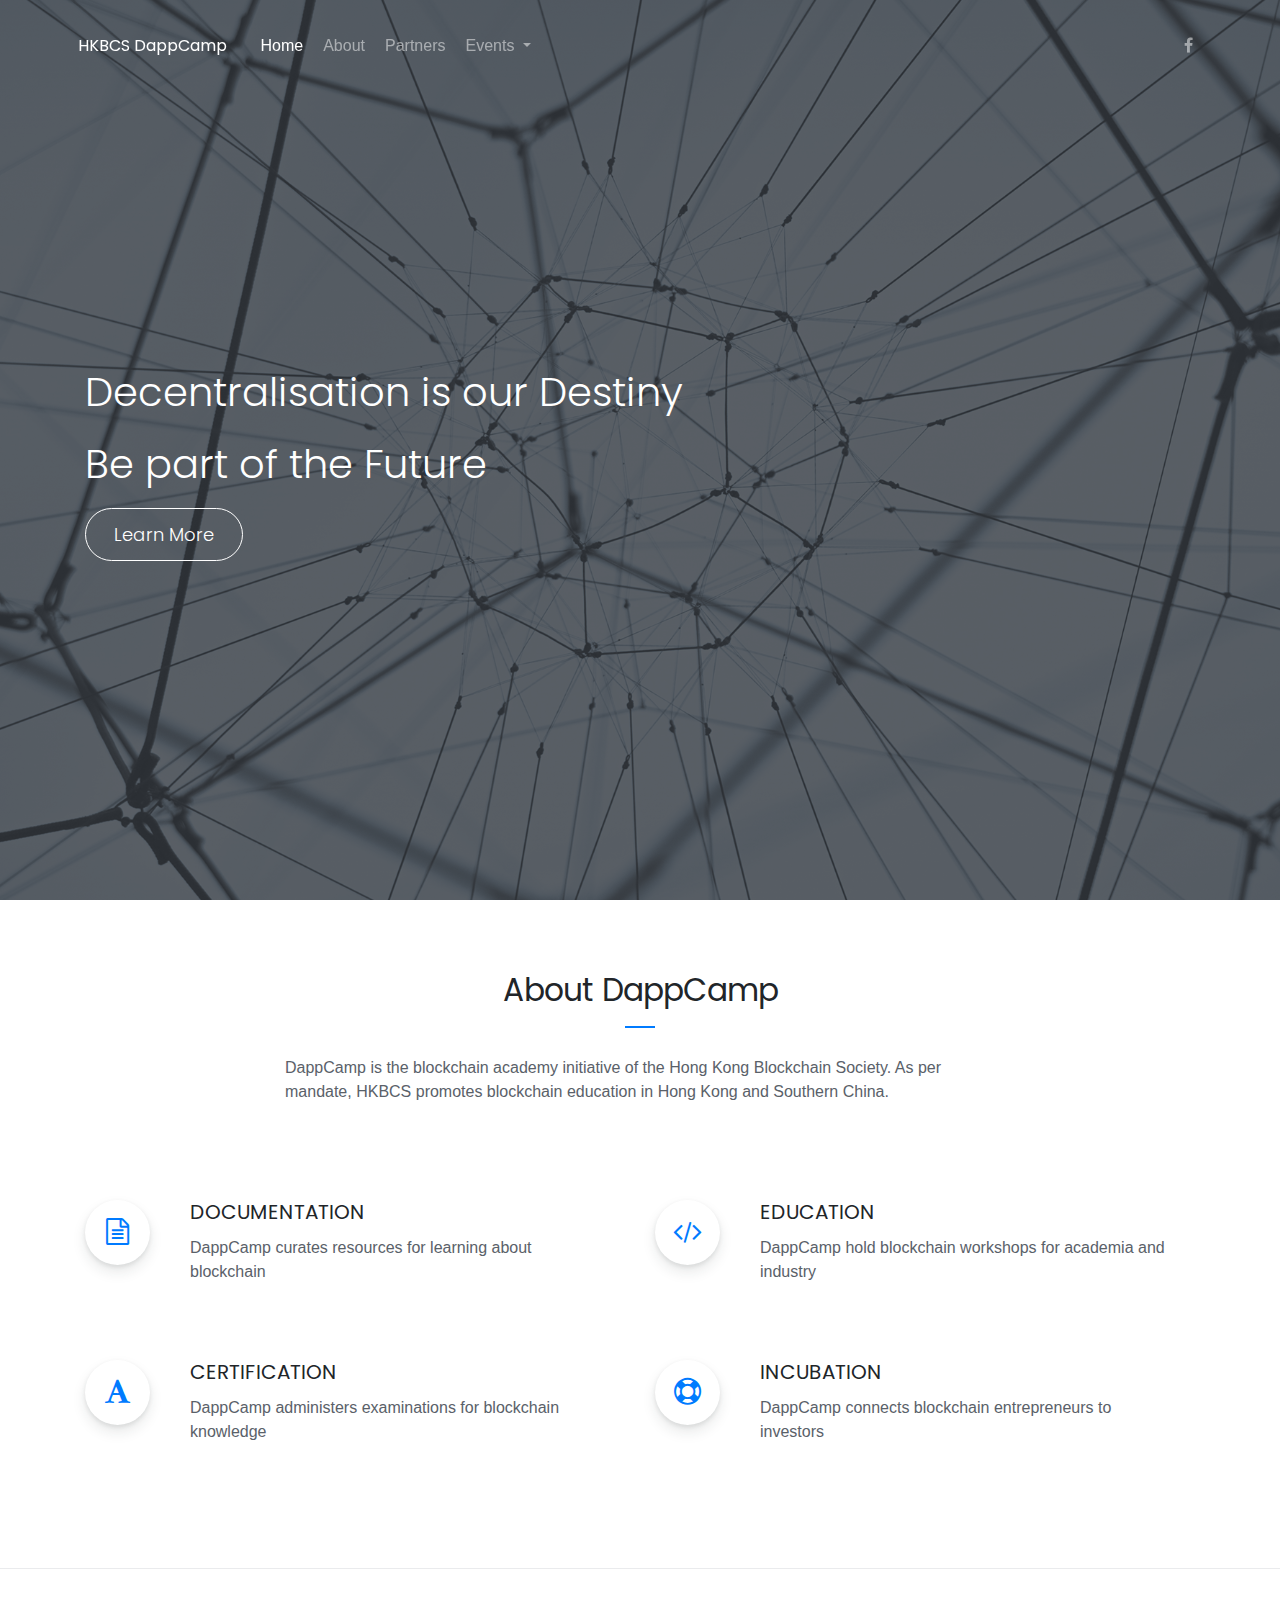
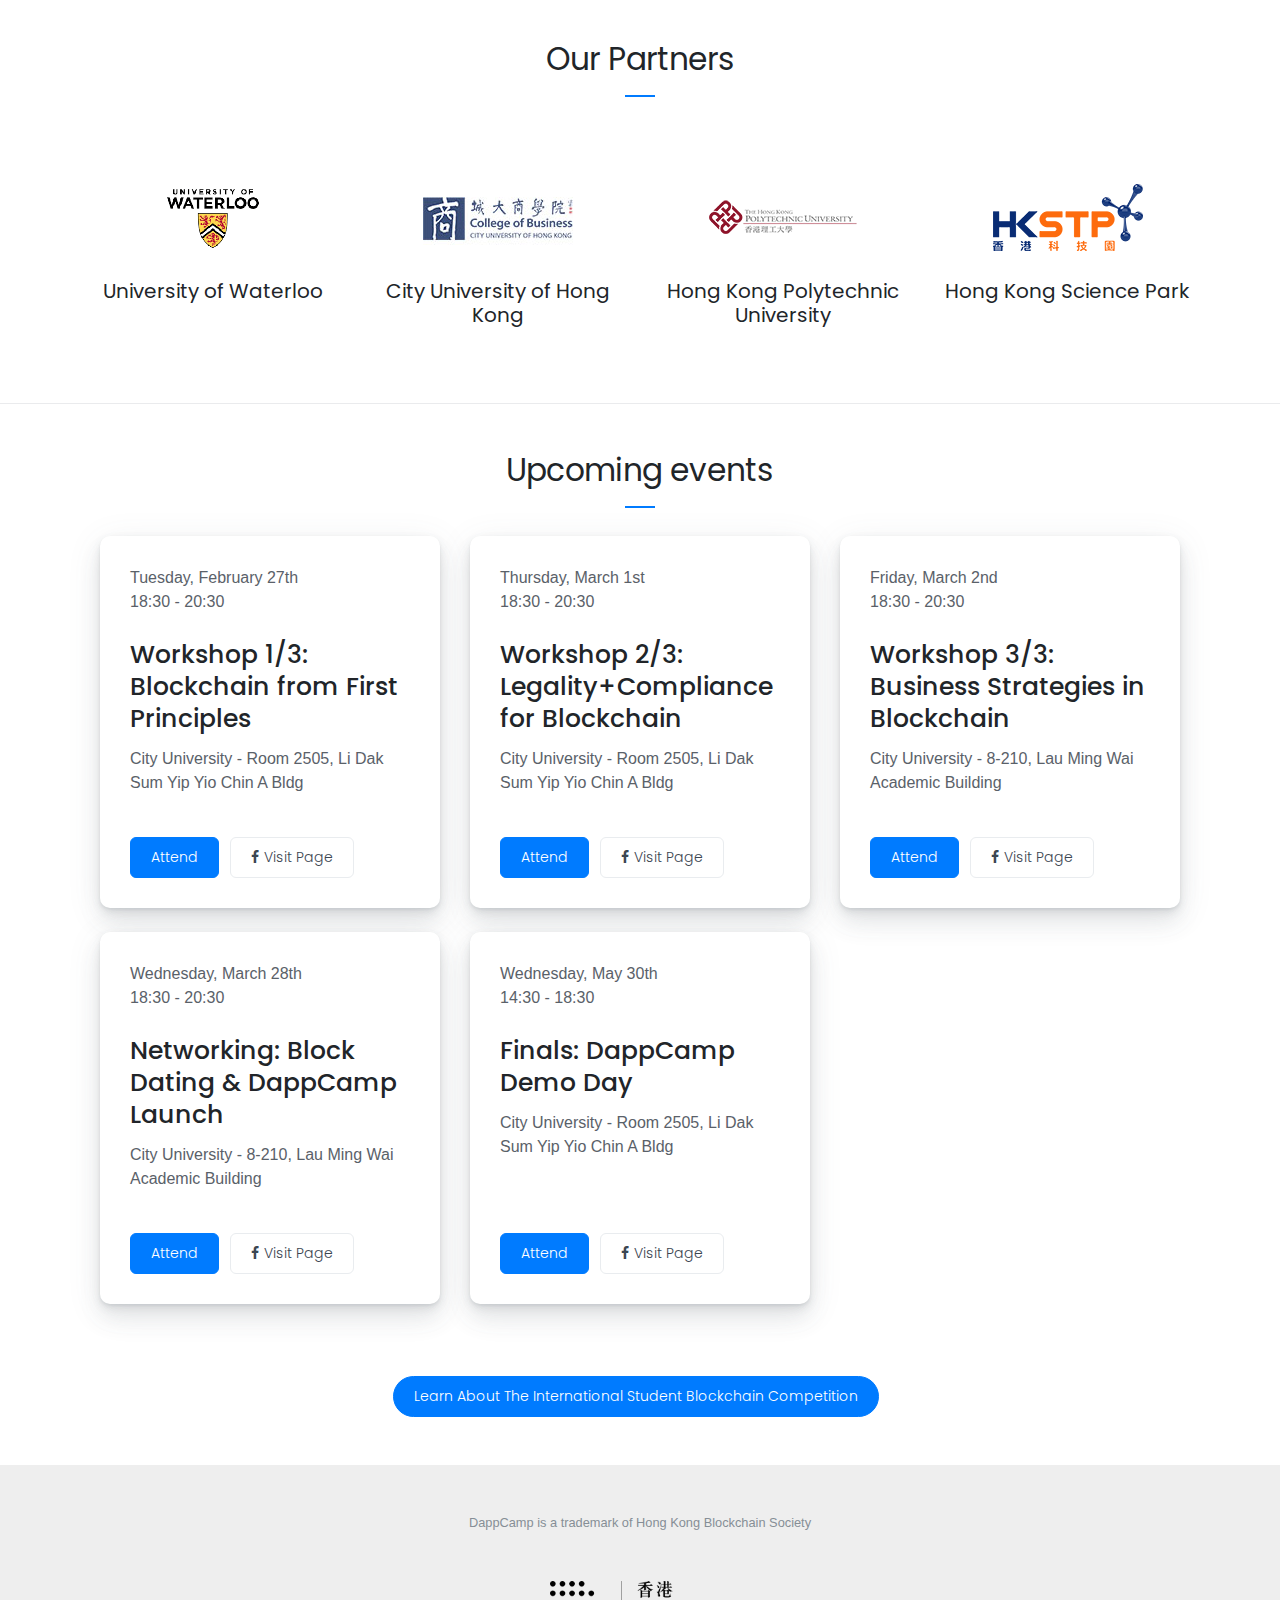
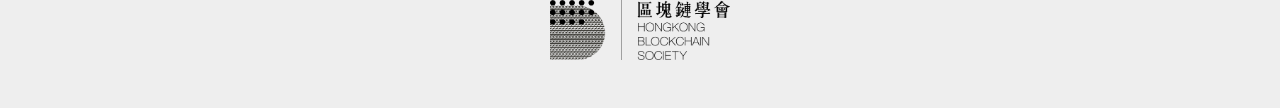
==== staging/index.html @ aa7b28d2 "first push 2018" ====
<!doctype html>
<html class="no-js" lang="en">

<head>
  <!-- Global site tag (gtag.js) - Google Analytics -->
  <script async src="https://www.googletagmanager.com/gtag/js?id=UA-176911325-1"></script>
  <script>
    window.dataLayer = window.dataLayer || [];
    function gtag() { dataLayer.push(arguments); }
    gtag('js', new Date());

    gtag('config', 'UA-176911325-1');
  </script>

  <meta charset="utf-8">
  <meta http-equiv="x-ua-compatible" content="ie=edge">
  <title>DappCamp by HKBCS</title>
  <meta name="viewport" content="width=device-width, initial-scale=1">
  <meta property="og:title" content="DappCamp | Presented by Hong Kong Blockchain Soceity" />
  <meta property="og:type" content="website" />
  <meta property="og:image" content="images/og-image.jpg" />
  <meta property="og:description"
    content="DappCamp is the blockchain academy initiative of the Hong Kong Blockchain Society. As per mandate, HKBCS promotes blockchain education in Hong Kong and Southern China." />
  <link rel="stylesheet" href="css/bootstrap.css">
  <link rel="stylesheet" href="css/font-awesome-min.css">
  <link rel="stylesheet" href="css/theme-min.css">
  <link rel="stylesheet" href="css/home-extras-min.css">
  <link rel="stylesheet" href="css/style.css">
  <link rel="shortcut icon" type="image/x-icon" href="images/favicon.ico">
  <!-- Global site tag (gtag.js) - Google Analytics -->
  <script async src="https://www.googletagmanager.com/gtag/js?id=UA-113535301-1"></script>
  <script>
    window.dataLayer = window.dataLayer || [];
    function gtag() { dataLayer.push(arguments); }
    gtag('js', new Date());

    gtag('config', 'UA-113535301-1');
  </script>

</head>

<body class="shards-landing-page--1">


  <!-- Welcome Section -->
  <div class="container navigationbar">
    <!-- Navigation -->
    <div class="bg color"></div>
    <nav class="navbar navbar-expand-lg navbar-dark pt-4 px-0">
      <a class="navbar-brand" href="index.html">
        <!-- <img src="images/agency-landing/shards-logo-white.svg" class="mr-2" alt="Shards - Agency Landing Page"> -->HKBCS
        DappCamp</a>
      <button class="navbar-toggler" type="button" data-toggle="collapse" data-target="#navbarNavDropdown"
        aria-controls="navbarNavDropdown" aria-expanded="false" aria-label="Toggle navigation">
        <span class="navbar-toggler-icon"></span>
      </button>
      <div class="collapse navbar-collapse" id="navbarNavDropdown">
        <ul class="navbar-nav">
          <li class="nav-item active">
            <a class="nav-link" href="">Home</a>
          </li>
          <li class="nav-item">
            <a class="nav-link" href="#about">About</a>
          </li>
          <li class="nav-item">
            <a class="nav-link" href="#partners">Partners</a>
          </li>
          <li class="nav-item dropdown">
            <a class="nav-link dropdown-toggle" href="" id="navbarDropdownMenuLink" data-toggle="dropdown"
              aria-haspopup="true" aria-expanded="false">
              Events
            </a>
            <div class="dropdown-menu" aria-labelledby="navbarDropdownMenuLink">
              <a class="dropdown-item" href="competition.html">International Student Blockchain Competition</a>
            </div>
          </li>
        </ul>

        <ul class="navbar-nav ml-auto">
          <li class="nav-item">
            <a class="nav-link" href="https://www.facebook.com/hkblockchainsociety/" target="_blank"><i
                class="fa fa-facebook"></i></a>
          </li>
        </ul>
      </div>
    </nav>
    <!-- / Navigation -->
  </div>
  <!-- .container -->

  <div class="welcome d-flex justify-content-center flex-column">
    <!-- Inner Wrapper -->
    <div class="inner-wrapper mt-auto mb-auto container">
      <div class="row">
        <div class="col-md-12">
          <h1 class="welcome-heading display-4 text-white">Decentralisation is our Destiny</h1>
          <h1 class="welcome-heading display-4 text-white mb-4">Be part of the Future</h1>
          <a href="#about" class="btn btn-lg btn-outline-white btn-pill align-self-center">Learn More</a>
        </div>
      </div>
    </div>
    <!-- / Inner Wrapper -->
  </div>
  <!-- / Welcome Section -->

  <!-- Our Services Section -->
  <div id="about" class="our-services section py-4">
    <h3 class="section-title text-center my-5">About DappCamp</h3>
    <div class="container mb-5">
      <div class="col-lg-8 col-md-10 ml-auto mr-auto">
        <p>DappCamp is the blockchain academy initiative of the Hong Kong Blockchain Society. As per mandate, HKBCS
          promotes blockchain education in Hong Kong and Southern China.</p>
      </div>
    </div>
    <!-- Features -->
    <div class="features py-4 mb-4">
      <div class="container">
        <div class="row">
          <div class="feature py-4 col-md-6 d-flex">
            <div class="icon text-primary mr-3"><i class="fa fa-file-text-o"></i></div>
            <div class="px-4">
              <h5>DOCUMENTATION</h5>
              <p>DappCamp curates resources for learning about blockchain</p>
            </div>
          </div>
          <div class="feature py-4 col-md-6 d-flex">
            <div class="icon text-primary mr-3"><i class="fa fa-code"></i></div>
            <div class="px-4">
              <h5>EDUCATION</h5>
              <p>DappCamp hold blockchain workshops for academia and industry</p>
            </div>
          </div>
        </div>

        <div class="row">
          <div class="feature py-4 col-md-6 d-flex">
            <div class="icon text-primary mr-3"><i class="fa fa-font"></i></div>
            <div class="px-4">
              <h5>CERTIFICATION</h5>
              <p>DappCamp administers examinations for blockchain knowledge</p>
            </div>
          </div>
          <div class="feature py-4 col-md-6 d-flex">
            <div class="icon text-primary mr-3"><i class="fa fa-support"></i></div>
            <div class="px-4">
              <h5>INCUBATION</h5>
              <p>DappCamp connects blockchain entrepreneurs to investors</p>
            </div>
          </div>
        </div>
      </div>
    </div>
    <!-- / Features -->
  </div>
  <!-- / Our Services Section -->

  <!-- Testimonials Section -->
  <div id="partners" class="section py-4">
    <h3 class="section-title text-center m-5">Our Partners</h3>
    <div class="container py-5">
      <div class="row">
        <div class="col-md-3 testimonial text-center">
          <div class="avatar mb-3 ml-auto mr-auto">
            <a href="https://uwaterloo.ca" target="_blank"><img src="images/u-of-waterloo.png" class="w-100"
                alt="University of Waterloo" /></a>
          </div>
          <h5 class="mb-1">University of Waterloo</h5>
        </div>

        <div class="col-md-3 testimonial text-center">
          <div class="avatar mb-3 ml-auto mr-auto">
            <a href="http://www.cityu.edu.hk/" target="_blank"><img src="images/city-u-of-hongkong.png" class="w-100"
                alt="City University of Hong Kong" /></a>
          </div>
          <h5 class="mb-1">City University of Hong Kong</h5>
        </div>

        <div class="col-md-3 testimonial text-center">
          <div class="avatar mb-3 ml-auto mr-auto">
            <a href="https://www.polyu.edu.hk" target="_blank"><img src="images/polyu-hk.png" class="w-100"
                alt="Polytechnic University of Hong Kong" /></a>
          </div>
          <h5 class="mb-1">Hong Kong Polytechnic University</h5>
        </div>

        <div class="col-md-3 testimonial text-center">
          <div class="avatar mb-3 ml-auto mr-auto">
            <a href="https://www.hkstp.org/en" target="_blank"><img src="images/hkstp-logo.png" class="w-100"
                alt="Hong Kong Science Park" /></a>
          </div>
          <h5 class="mb-1">Hong Kong Science Park</h5>
        </div>
      </div>
    </div>
  </div>
  <!-- / Testimonials Section -->
  <div id="cards" class="container mb-5">
    <h3 class="section-title text-center m-5">Upcoming events</h3>

    <div class="example col-md-12 ml-auto mr-auto">
      <div class="row">
        <div class="col-lg-4 col-md-6 col-sm-6 mb-4">
          <div class="card">
            <div class="card-body">
              <p class="card-text">
                Tuesday, February 27th<br>
                18:30 - 20:30
              </p>
              <h4 class="card-title" style="margin-top:0;">Workshop 1/3: Blockchain from First Principles</h4>
              <p class="card-text-desc">City University - Room 2505, Li Dak Sum Yip Yio Chin A Bldg</p>
              <a href="https://goo.gl/r6AFxD" target="_blank" class="btn btn-primary"
                style="margin-right: 10px;">Attend</a>
              <a href="https://goo.gl/Ttuy3z" target="_blank" class="btn btn-outline-light align-self-center"><i
                  class="fa fa-facebook" style="margin-right:5px;"></i>Visit Page</a>
            </div>
          </div>
        </div>

        <div class="col-lg-4 col-md-6 col-sm-6 mb-4 sm-hidden">
          <div class="card">
            <div class="card-body">
              <p class="card-text">
                Thursday, March 1st<br>
                18:30 - 20:30
              </p>
              <h4 class="card-title" style="margin-top:0;">Workshop 2/3: Legality+Compliance for Blockchain</h4>
              <p class="card-text-desc"> City University - Room 2505, Li Dak Sum Yip Yio Chin A Bldg</p>
              <a href="https://goo.gl/r6AFxD" target="_blank" class="btn btn-primary"
                style="margin-right: 10px;">Attend</a>
              <a href="https://goo.gl/npGXcg" target="_blank" class="btn btn-outline-light align-self-center"><i
                  class="fa fa-facebook" style="margin-right:5px;"></i>Visit Page</a>
            </div>
          </div>
        </div>

        <div class="col-lg-4 col-md-6 col-sm-6 mb-4 sm-hidden">
          <div class="card">
            <div class="card-body">
              <p class="card-text">
                Friday, March 2nd<br>
                18:30 - 20:30
              </p>
              <h4 class="card-title" style="margin-top:0;">Workshop 3/3: Business Strategies in Blockchain</h4>
              <p class="card-text-desc">City University - 8-210, Lau Ming Wai Academic Building</p>
              <a href="https://goo.gl/r6AFxD" target="_blank" class="btn btn-primary"
                style="margin-right: 10px;">Attend</a>
              <a href="https://goo.gl/TpgwCG" target="_blank" class="btn btn-outline-light align-self-center"><i
                  class="fa fa-facebook" style="margin-right:5px;"></i>Visit Page</a>
            </div>
          </div>
        </div>

        <div class="col-lg-4 col-md-6 col-sm-6 mb-4">
          <div class="card">
            <div class="card-body">
              <p class="card-text">
                Wednesday, March 28th<br>
                18:30 - 20:30
              </p>
              <h4 class="card-title" style="margin-top:0;">Networking: Block Dating & DappCamp Launch</h4>
              <p class="card-text-desc">City University - 8-210, Lau Ming Wai Academic Building</p>
              <a href="https://goo.gl/r6AFxD" target="_blank" class="btn btn-primary"
                style="margin-right: 10px;">Attend</a>
              <a href="https://goo.gl/4RbjZi" target="_blank" class="btn btn-outline-light align-self-center"><i
                  class="fa fa-facebook" style="margin-right:5px;"></i>Visit Page</a>
            </div>
          </div>
        </div>

        <div class="col-lg-4 col-md-6 col-sm-6 mb-4">
          <div class="card">
            <div class="card-body">
              <p class="card-text">
                Wednesday, May 30th
                <br>14:30 - 18:30
              </p>
              <h4 class="card-title" style="margin-top:0;">Finals: DappCamp Demo Day</h4>
              <p class="card-text-desc">City University - Room 2505, Li Dak Sum Yip Yio Chin A Bldg</p>
              <a href="https://goo.gl/r6AFxD" target="_blank" class="btn btn-primary"
                style="margin-right: 10px;">Attend</a>
              <a href="https://goo.gl/sKmokZ" target="_blank" class="btn btn-outline-light align-self-center"><i
                  class="fa fa-facebook" style="margin-right:5px;"></i>Visit Page</a>
            </div>
          </div>
        </div>
      </div>
      <div class="row">
        <div class="share d-table ml-auto mr-auto mt-5">
          <a href="competition.html" class="btn btn-primary btn-pill align-self-center mr-2">Learn About The
            International Student Blockchain Competition</a>
        </div>
      </div>
    </div>

  </div>
  <!-- Footer Section -->
  <footer class="main-footer py-5">
    <p class="text-muted text-center small p-0 mb-5">DappCamp is a trademark of Hong Kong Blockchain Society</p>
    <div class="product-by">
      <a href="http://www.hkbcs.org/" target="_blank">
        <img src="images/hkbcs-logo.png" alt="Hong Kong Blockchain Soceity">
      </a>
    </div>
  </footer>
  <!-- / Footer Section -->

  <!-- JavaScript Dependencies -->
  <script src="js/jquery-3.2.1.min.js"></script>
  <script src="js/popper.min.js"></script>
  <script src="js/bootstrap.min.js"></script>
  <script src="js/custom.js"></script>
</body>

</html>
---- staging/css/theme-min.css ----
@import url(https://fonts.googleapis.com/css?family=Poppins:300,400,500,600|Roboto+Mono);.blockquote,.display-1,.display-2,.display-3,.display-4,.figure-img,pre{margin-bottom:.75rem}.input-group[class*=with-addon-icon],.progress-wrapper,i.material-icons{position:relative}.noUi-tooltip,.noUi-value{white-space:nowrap;text-align:center}.input-daterange input,.noUi-tooltip,.noUi-value{text-align:center}@media (max-width:575px){html{font-size:15px}}body{font-size:1rem;font-weight:300;color:#5A6169;background-color:#fff}a{color:#007bff;text-decoration:none}a:hover{color:#0056b3;text-decoration:underline}b,strong{font-weight:500}h1,h2,h3,h4,h5,h6{margin-top:0}.h1,.h2,.h3,.h4,.h5,.h6,h1,h2,h3,h4,h5,h6{margin-bottom:.75rem;font-family:Poppins,-apple-system,BlinkMacSystemFont,"Segoe UI",Roboto,"Helvetica Neue",Arial,sans-serif;font-weight:400;color:#212529}.h1,h1{font-size:3.052rem;line-height:3rem}.h2,.h3,h2,h3{line-height:2.25rem}.h2,h2{font-size:2.441rem}.h3,h3{font-size:1.953rem}.h4,h4{font-size:1.563rem;line-height:2rem}.h5,.h6,h5,h6{line-height:1.5rem}.h5,h5{font-size:1.25rem}.h6,h6{font-size:1rem}p+.h1,p+.h2,p+.h3,p+.h4,p+.h5,p+.h6,p+h1,p+h2,p+h3,p+h4,p+h5,p+h6{margin-top:2.25rem}.lead{line-height:1.875rem}.display-1{font-size:7.451rem;line-height:1}.display-2{font-size:5.96rem;line-height:1}.display-3{font-size:4.768rem;line-height:1}.display-4{font-size:2.5rem;line-height:1}p{margin-bottom:1.75rem}hr{margin-top:1.125rem;margin-bottom:1.125rem}.mark,mark{background-color:#fff09e}.blockquote{font-size:1.5rem}.blockquote-footer{font-size:1.125rem}.img-thumbnail{padding:0;border:none;border-radius:.375rem;box-shadow:none}code,kbd{padding:.1875rem .8125rem}.figure-caption{font-size:1rem}code,kbd,pre{font-size:.75rem}code,kbd,pre,samp{font-family:"Roboto Mono",Menlo,Monaco,Consolas,"Liberation Mono","Courier New",monospace}.btn,.card-link,.nav,.navbar-brand,.pagination{font-family:Poppins,-apple-system,BlinkMacSystemFont,"Segoe UI",Roboto,"Helvetica Neue",Arial,sans-serif}kbd{border-radius:.625rem;box-shadow:none}pre{color:#212529;line-height:1.375rem}.form-control,form .col-form-label,form .col-form-legend,form label{font-size:.95rem}.table{margin-bottom:1.5rem}.table-striped tbody tr:nth-of-type(odd){background-color:#f7f8fb}.table-primary,.table-primary>td,.table-primary>th{background-color:#b8daff}.table-hover .table-primary:hover,.table-hover .table-primary:hover>td,.table-hover .table-primary:hover>th{background-color:#9fcdff}.table-secondary,.table-secondary>td,.table-secondary>th{background-color:#d1d3d5}.table-hover .table-secondary:hover,.table-hover .table-secondary:hover>td,.table-hover .table-secondary:hover>th{background-color:#c4c6c9}.table-success,.table-success>td,.table-success>th{background-color:#beefd7}.table-hover .table-success:hover,.table-hover .table-success:hover>td,.table-hover .table-success:hover>th{background-color:#aaeaca}.table-info,.table-info>td,.table-info>th{background-color:#b8ebf4}.table-hover .table-info:hover,.table-hover .table-info:hover>td,.table-hover .table-info:hover>th{background-color:#a2e5f1}.table-warning,.table-warning>td,.table-warning>th{background-color:#ffeab8}.table-hover .table-warning:hover,.table-hover .table-warning:hover>td,.table-hover .table-warning:hover>th{background-color:#ffe29f}.table-danger,.table-danger>td,.table-danger>th{background-color:#eebec8}.table-hover .table-danger:hover,.table-hover .table-danger:hover>td,.table-hover .table-danger:hover>th{background-color:#e9aab7}.table-light,.table-light>td,.table-light>th{background-color:#f9fafb}.table-hover .table-light:hover,.table-hover .table-light:hover>td,.table-hover .table-light:hover>th{background-color:#eaedf1}.table-dark,.table-dark>td,.table-dark>th{background-color:#c1c2c3}.table-hover .table-dark:hover,.table-hover .table-dark:hover>td,.table-hover .table-dark:hover>th{background-color:#b4b5b6}.form-control{padding:.664rem 1rem;line-height:1.125rem;color:#495057;border:1px solid #becad6;font-weight:300;border-radius:.375rem;transition:border-color 250ms cubic-bezier(.27,.01,.38,1.06),box-shadow 250ms cubic-bezier(.27,.01,.38,1.06)}.btn,.form-control-plaintext{line-height:1.1;font-weight:300}.form-control:hover{border-color:#8fa4b8}.form-control:focus,.form-control:focus:hover{border-color:#007bff}.form-control:focus{color:#495057;box-shadow:0 .313rem .719rem rgba(0,123,255,.1),0 .156rem .125rem rgba(0,0,0,.06)}.form-control::-webkit-input-placeholder{color:#868e96}.form-control:-ms-input-placeholder{color:#868e96}.form-control::placeholder{color:#868e96}.form-control:disabled,.form-control[readonly]{background-color:#f5f6f7}.form-control:disabled:hover,.form-control[readonly]:hover{cursor:not-allowed}.btn.hover,.btn:hover,form label:hover,select.form-control:hover{cursor:pointer}.col-form-label{padding-top:calc(.664rem - 1px * 2);padding-bottom:calc(.664rem - 1px * 2)}.col-form-label-lg{padding-top:calc(.75rem - 1px * 2);padding-bottom:calc(.75rem - 1px * 2);font-size:1rem}.col-form-label-sm{padding-top:calc(.35rem - 1px * 2);padding-bottom:calc(.35rem - 1px * 2);font-size:.875rem}.col-form-legend,.form-control-plaintext{padding-top:.664rem;padding-bottom:.664rem}.form-control-sm{padding:.35rem 1rem;font-size:.875rem;border-radius:.2rem}select.form-control-sm:not([size]):not([multiple]){height:calc(1.575rem + 2px)}.form-control-lg{padding:.75rem 1.75rem;font-size:1rem;border-radius:.5rem}select.form-control-lg:not([size]):not([multiple]){height:calc(2.5rem + 2px)}.form-check.disabled .form-check-label{color:#868e96}.form-check-label{padding-left:1.25rem}.form-check-input{margin-top:.313rem;margin-left:-1.25rem;margin-right:.313rem}.invalid-feedback{display:none;margin-top:.25rem;font-size:.875rem;color:#c4183c}.custom-control-input.is-valid~.custom-control-description,.custom-file-input.is-valid~.custom-file-control::after,.custom-select.is-valid,.form-check-input.is-valid+.form-check-label,.was-validated .custom-control-input:valid~.custom-control-description,.was-validated .custom-file-input:valid~.custom-file-control::after,.was-validated .custom-select:valid,.was-validated .form-check-input:valid+.form-check-label{color:#17c671}.custom-select.is-valid,.form-control.is-valid,.was-validated .custom-select:valid,.was-validated .form-control:valid{border-color:#17c671;box-shadow:0 5px 11.5px rgba(23,198,113,.1)}.custom-file-input:focus.is-valid~.custom-file-control,.custom-select.is-valid:focus,.form-control.is-valid:focus,.was-validated .custom-file-input:focus:valid~.custom-file-control,.was-validated .custom-select:valid:focus,.was-validated .form-control:valid:focus{box-shadow:0 5px 11.5px rgba(23,198,113,.1),0 1px 1px .1rem rgba(23,198,113,.2)}.custom-select.is-valid:focus:hover,.form-control.is-valid:focus:hover,.was-validated .custom-select:valid:focus:hover,.was-validated .form-control:valid:focus:hover{border-color:#17c671}.custom-control-input.is-valid~.custom-control-indicator,.was-validated .custom-control-input:valid~.custom-control-indicator{background-color:#57eca4;border-color:#2ae68b}.custom-file-input.is-valid~.custom-file-control,.was-validated .custom-file-input:valid~.custom-file-control{border-color:#17c671;box-shadow:0 5px 11.5px rgba(23,198,113,.1)}.custom-file-input.is-valid~.custom-file-control::before,.was-validated .custom-file-input:valid~.custom-file-control::before{background-color:#b3f6d5;border-color:#2ae68b;color:#17c671}.custom-control-input.is-invalid~.custom-control-description,.custom-file-input.is-invalid~.custom-file-control::after,.custom-select.is-invalid,.form-check-input.is-invalid+.form-check-label,.was-validated .custom-control-input:invalid~.custom-control-description,.was-validated .custom-file-input:invalid~.custom-file-control::after,.was-validated .custom-select:invalid,.was-validated .form-check-input:invalid+.form-check-label{color:#c4183c}.custom-toggle .custom-control-input:checked.is-valid~.custom-control-indicator,.was-validated .custom-toggle .custom-control-input:checked:valid~.custom-control-indicator{background:#17c671;border-color:transparent}.custom-toggle .custom-control-input.is-valid~.custom-control-indicator,.custom-toggle .custom-control-input:checked.is-valid~.custom-control-indicator:after,.was-validated .custom-toggle .custom-control-input:checked:valid~.custom-control-indicator:after,.was-validated .custom-toggle .custom-control-input:valid~.custom-control-indicator{background:#fff}.custom-toggle .custom-control-input.is-valid~.custom-control-indicator:after,.was-validated .custom-toggle .custom-control-input:valid~.custom-control-indicator:after{background:#eb8c95}.custom-select.is-invalid,.form-control.is-invalid,.was-validated .custom-select:invalid,.was-validated .form-control:invalid{border-color:#c4183c;box-shadow:0 5px 11.5px rgba(196,24,60,.1)}.custom-file-input:focus.is-invalid~.custom-file-control,.custom-select.is-invalid:focus,.form-control.is-invalid:focus,.was-validated .custom-file-input:focus:invalid~.custom-file-control,.was-validated .custom-select:invalid:focus,.was-validated .form-control:invalid:focus{box-shadow:0 5px 11.5px rgba(196,24,60,.1),0 1px 1px .1rem rgba(196,24,60,.2)}.custom-select.is-invalid:focus:hover,.form-control.is-invalid:focus:hover,.was-validated .custom-select:invalid:focus:hover,.was-validated .form-control:invalid:focus:hover{border-color:#c4183c}.custom-control-input.is-invalid~.custom-control-indicator,.was-validated .custom-control-input:invalid~.custom-control-indicator{background-color:#ea5876;border-color:#e52a51}.custom-file-input.is-invalid~.custom-file-control,.was-validated .custom-file-input:invalid~.custom-file-control{border-color:#c4183c;box-shadow:0 5px 11.5px rgba(196,24,60,.1)}.btn-primary,.btn.disabled,.btn:disabled{box-shadow:none}.custom-file-input.is-invalid~.custom-file-control::before,.was-validated .custom-file-input:invalid~.custom-file-control::before{background-color:#f6b2c0;border-color:#e52a51;color:#c4183c}.custom-toggle .custom-control-input:checked.is-invalid~.custom-control-indicator,.was-validated .custom-toggle .custom-control-input:checked:invalid~.custom-control-indicator{background:#17c671;border-color:transparent}.custom-toggle .custom-control-input.is-invalid~.custom-control-indicator,.custom-toggle .custom-control-input:checked.is-invalid~.custom-control-indicator:after,.was-validated .custom-toggle .custom-control-input:checked:invalid~.custom-control-indicator:after,.was-validated .custom-toggle .custom-control-input:invalid~.custom-control-indicator{background:#fff}.custom-toggle .custom-control-input.is-invalid~.custom-control-indicator:after,.was-validated .custom-toggle .custom-control-input:invalid~.custom-control-indicator:after{background:#eb8c95}.btn{border:1px solid transparent;padding:.75rem 1.25rem;font-size:.875rem;border-radius:.375rem;transition:all 250ms cubic-bezier(.27,.01,.38,1.06)}.btn.btn-squared{border-radius:0}.btn.btn-pill{border-radius:50px}.btn-primary{background-color:#007bff;border-color:#007bff;color:#fff}.btn-primary:hover{color:#fff;background-color:#006fe6;border-color:#007bff;box-shadow:0 5px 15px rgba(0,0,0,.05),0 4px 10px rgba(0,123,255,.25)}.btn-primary.focus,.btn-primary:focus{box-shadow:0 0 0 3px rgba(0,123,255,.15),0 3px 15px rgba(0,123,255,.2),0 2px 5px rgba(0,0,0,.1)}.btn-primary.disabled,.btn-primary:disabled{background-color:#007bff;border-color:#007bff;box-shadow:none;cursor:not-allowed}.btn-primary.active,.btn-primary:active,.show>.btn-primary.dropdown-toggle{background-color:#006fe6;background-image:none;border-color:#0062cc;box-shadow:inset 0 .1875rem .625rem 0 #0062cc,inset 0 .0625rem .125rem 0 #0056b3}.btn-secondary{background-color:#5A6169;border-color:#5A6169;box-shadow:none;color:#fff}.btn-secondary:hover{color:#fff;background-color:#4e545b;border-color:#5A6169;box-shadow:0 5px 15px rgba(0,0,0,.05),0 4px 10px rgba(90,97,105,.25)}.btn-secondary.focus,.btn-secondary:focus{box-shadow:0 0 0 3px rgba(90,97,105,.15),0 3px 15px rgba(90,97,105,.2),0 2px 5px rgba(0,0,0,.1)}.btn-secondary.disabled,.btn-secondary:disabled{background-color:#5A6169;border-color:#5A6169;box-shadow:none;cursor:not-allowed}.btn-secondary.active,.btn-secondary:active,.show>.btn-secondary.dropdown-toggle{background-color:#4e545b;background-image:none;border-color:#42484e;box-shadow:inset 0 .1875rem .625rem 0 #42484e,inset 0 .0625rem .125rem 0 #373b40}.btn-success{background-color:#17c671;border-color:#17c671;box-shadow:none;color:#fff}.btn-success:hover{color:#fff;background-color:#14af64;border-color:#17c671;box-shadow:0 5px 15px rgba(0,0,0,.05),0 4px 10px rgba(23,198,113,.25)}.btn-success.focus,.btn-success:focus{box-shadow:0 0 0 3px rgba(23,198,113,.15),0 3px 15px rgba(23,198,113,.2),0 2px 5px rgba(0,0,0,.1)}.btn-success.disabled,.btn-success:disabled{background-color:#17c671;border-color:#17c671;box-shadow:none;cursor:not-allowed}.btn-success.active,.btn-success:active,.show>.btn-success.dropdown-toggle{background-color:#14af64;background-image:none;border-color:#129857;box-shadow:inset 0 .1875rem .625rem 0 #129857,inset 0 .0625rem .125rem 0 #0f814a}.btn-info{background-color:#00b8d8;border-color:#00b8d8;box-shadow:none;color:#fff}.btn-info:hover{color:#fff;background-color:#00a2bf;border-color:#00b8d8;box-shadow:0 5px 15px rgba(0,0,0,.05),0 4px 10px rgba(0,184,216,.25)}.btn-warning,.btn-warning:hover{color:#000;border-color:#ffb400}.btn-info.focus,.btn-info:focus{box-shadow:0 0 0 3px rgba(0,184,216,.15),0 3px 15px rgba(0,184,216,.2),0 2px 5px rgba(0,0,0,.1)}.btn-info.disabled,.btn-info:disabled{background-color:#00b8d8;border-color:#00b8d8;box-shadow:none;cursor:not-allowed}.btn-info.active,.btn-info:active,.show>.btn-info.dropdown-toggle{background-color:#00a2bf;background-image:none;border-color:#008da5;box-shadow:inset 0 .1875rem .625rem 0 #008da5,inset 0 .0625rem .125rem 0 #00778c}.btn-warning{background-color:#ffb400;box-shadow:none}.btn-warning:hover{background-color:#e6a200;box-shadow:0 5px 15px rgba(0,0,0,.05),0 4px 10px rgba(255,180,0,.25)}.btn-danger,.btn-danger:hover{color:#fff;border-color:#c4183c}.btn-warning.focus,.btn-warning:focus{box-shadow:0 0 0 3px rgba(255,180,0,.15),0 3px 15px rgba(255,180,0,.2),0 2px 5px rgba(0,0,0,.1)}.btn-warning.disabled,.btn-warning:disabled{background-color:#ffb400;border-color:#ffb400;box-shadow:none;cursor:not-allowed}.btn-warning.active,.btn-warning:active,.show>.btn-warning.dropdown-toggle{background-color:#e6a200;background-image:none;border-color:#cc9000;box-shadow:inset 0 .1875rem .625rem 0 #cc9000,inset 0 .0625rem .125rem 0 #b37e00}.btn-danger{background-color:#c4183c;box-shadow:none}.btn-danger:hover{background-color:#ad1535;box-shadow:0 5px 15px rgba(0,0,0,.05),0 4px 10px rgba(196,24,60,.25)}.btn-light,.btn-light:hover{color:#3b4651;border-color:#e9ecef}.btn-danger.focus,.btn-danger:focus{box-shadow:0 0 0 3px rgba(196,24,60,.15),0 3px 15px rgba(196,24,60,.2),0 2px 5px rgba(0,0,0,.1)}.btn-danger.disabled,.btn-danger:disabled{background-color:#c4183c;border-color:#c4183c;box-shadow:none;cursor:not-allowed}.btn-danger.active,.btn-danger:active,.show>.btn-danger.dropdown-toggle{background-color:#ad1535;background-image:none;border-color:#97122e;box-shadow:inset 0 .1875rem .625rem 0 #97122e,inset 0 .0625rem .125rem 0 #801027}.btn-light{background-color:#e9ecef;box-shadow:none}.btn-light:hover{background-color:#dadfe4;box-shadow:0 5px 15px rgba(0,0,0,.05),0 4px 10px rgba(233,236,239,.25)}.btn-dark,.btn-dark:hover{color:#fff;border-color:#212529}.btn-light.focus,.btn-light:focus{box-shadow:0 0 0 3px rgba(233,236,239,.15),0 3px 15px rgba(233,236,239,.2),0 2px 5px rgba(0,0,0,.1)}.btn-light.disabled,.btn-light:disabled{background-color:#e9ecef;border-color:#e9ecef;box-shadow:none;cursor:not-allowed}.btn-light.active,.btn-light:active,.show>.btn-light.dropdown-toggle{background-color:#dadfe4;background-image:none;border-color:#cbd3da;box-shadow:inset 0 .1875rem .625rem 0 #cbd3da,inset 0 .0625rem .125rem 0 #bdc6cf}.btn-dark{background-color:#212529;box-shadow:none}.btn-dark:hover{background-color:#16181b;box-shadow:0 5px 15px rgba(0,0,0,.05),0 4px 10px rgba(33,37,41,.25)}.btn-white,.btn-white:hover{color:#595959;border-color:#fff}.btn-dark.focus,.btn-dark:focus{box-shadow:0 0 0 3px rgba(33,37,41,.15),0 3px 15px rgba(33,37,41,.2),0 2px 5px rgba(0,0,0,.1)}.btn-dark.disabled,.btn-dark:disabled{background-color:#212529;border-color:#212529;box-shadow:none;cursor:not-allowed}.btn-dark.active,.btn-dark:active,.show>.btn-dark.dropdown-toggle{background-color:#16181b;background-image:none;border-color:#0a0c0d;box-shadow:inset 0 .1875rem .625rem 0 #0a0c0d,inset 0 .0625rem .125rem 0 #000}.btn-white{background-color:#fff;box-shadow:none}.btn-white:hover{background-color:#f2f2f2;box-shadow:0 5px 15px rgba(0,0,0,.05),0 4px 10px rgba(255,255,255,.25)}.btn-white.focus,.btn-white:focus{box-shadow:0 0 0 3px rgba(255,255,255,.15),0 3px 15px rgba(255,255,255,.2),0 2px 5px rgba(0,0,0,.1)}.btn-white.disabled,.btn-white:disabled{background-color:#fff;border-color:#fff;box-shadow:none;cursor:not-allowed}.btn-white.active,.btn-white:active,.show>.btn-white.dropdown-toggle{background-color:#f2f2f2;background-image:none;border-color:#e6e6e6;box-shadow:inset 0 .1875rem .625rem 0 #e6e6e6,inset 0 .0625rem .125rem 0 #d9d9d9}.btn-black,.btn-black.disabled,.btn-black:disabled,.btn-black:hover{background-color:#000;border-color:#000}.btn-black{box-shadow:none;color:#fff}.btn-black:hover{color:#fff;box-shadow:0 5px 15px rgba(0,0,0,.05),0 4px 10px rgba(0,0,0,.25)}.btn-black.focus,.btn-black:focus{box-shadow:0 0 0 3px rgba(0,0,0,.15),0 3px 15px rgba(0,0,0,.2),0 2px 5px rgba(0,0,0,.1)}.btn-black.disabled,.btn-black:disabled{box-shadow:none;cursor:not-allowed}.custom-control:hover,.custom-file-input:hover,.custom-toggle .custom-control-indicator:hover{cursor:pointer}.btn-black.active,.btn-black:active,.show>.btn-black.dropdown-toggle{background-color:#000;background-image:none;border-color:#000;box-shadow:inset 0 .1875rem .625rem 0 #000,inset 0 .0625rem .125rem 0 #000}.btn-outline-primary{background-color:transparent;background-image:none;border-color:#007bff}.btn-outline-primary:hover{background-color:#007bff;border-color:#007bff;box-shadow:0 5px 15px rgba(0,0,0,.05),0 4px 10px rgba(0,123,255,.25);color:#fff}.btn-outline-primary.focus,.btn-outline-primary:focus{box-shadow:0 0 0 3px rgba(0,123,255,.15),0 3px 15px rgba(0,123,255,.2),0 2px 5px rgba(0,0,0,.1)}.btn-outline-primary.disabled,.btn-outline-primary:disabled{color:#007bff;background-color:transparent;box-shadow:none}.btn-outline-primary.active,.btn-outline-primary:active,.show>.btn-outline-primary.dropdown-toggle{color:#fff;background-color:#007bff;border-color:#007bff}.btn-outline-secondary{background-color:transparent;background-image:none;border-color:#5A6169}.btn-outline-secondary:hover{background-color:#5A6169;border-color:#5A6169;box-shadow:0 5px 15px rgba(0,0,0,.05),0 4px 10px rgba(90,97,105,.25);color:#fff}.btn-outline-secondary.focus,.btn-outline-secondary:focus{box-shadow:0 0 0 3px rgba(90,97,105,.15),0 3px 15px rgba(90,97,105,.2),0 2px 5px rgba(0,0,0,.1)}.btn-outline-secondary.disabled,.btn-outline-secondary:disabled{color:#5A6169;background-color:transparent;box-shadow:none}.btn-outline-secondary.active,.btn-outline-secondary:active,.show>.btn-outline-secondary.dropdown-toggle{color:#fff;background-color:#5A6169;border-color:#5A6169}.btn-outline-success{background-color:transparent;background-image:none;border-color:#17c671}.btn-outline-success:hover{background-color:#17c671;border-color:#17c671;box-shadow:0 5px 15px rgba(0,0,0,.05),0 4px 10px rgba(23,198,113,.25);color:#fff}.btn-outline-success.focus,.btn-outline-success:focus{box-shadow:0 0 0 3px rgba(23,198,113,.15),0 3px 15px rgba(23,198,113,.2),0 2px 5px rgba(0,0,0,.1)}.btn-outline-success.disabled,.btn-outline-success:disabled{color:#17c671;background-color:transparent;box-shadow:none}.btn-outline-success.active,.btn-outline-success:active,.show>.btn-outline-success.dropdown-toggle{color:#fff;background-color:#17c671;border-color:#17c671}.btn-outline-info{background-color:transparent;background-image:none;border-color:#00b8d8}.btn-outline-info:hover{background-color:#00b8d8;border-color:#00b8d8;box-shadow:0 5px 15px rgba(0,0,0,.05),0 4px 10px rgba(0,184,216,.25);color:#fff}.btn-outline-info.focus,.btn-outline-info:focus{box-shadow:0 0 0 3px rgba(0,184,216,.15),0 3px 15px rgba(0,184,216,.2),0 2px 5px rgba(0,0,0,.1)}.btn-outline-info.disabled,.btn-outline-info:disabled{color:#00b8d8;background-color:transparent;box-shadow:none}.btn-outline-info.active,.btn-outline-info:active,.show>.btn-outline-info.dropdown-toggle{color:#fff;background-color:#00b8d8;border-color:#00b8d8}.btn-outline-warning{background-color:transparent;background-image:none;border-color:#ffb400}.btn-outline-warning:hover{background-color:#ffb400;border-color:#ffb400;box-shadow:0 5px 15px rgba(0,0,0,.05),0 4px 10px rgba(255,180,0,.25);color:#000}.btn-outline-warning.focus,.btn-outline-warning:focus{box-shadow:0 0 0 3px rgba(255,180,0,.15),0 3px 15px rgba(255,180,0,.2),0 2px 5px rgba(0,0,0,.1)}.btn-outline-warning.disabled,.btn-outline-warning:disabled{color:#ffb400;background-color:transparent;box-shadow:none}.btn-outline-warning.active,.btn-outline-warning:active,.show>.btn-outline-warning.dropdown-toggle{color:#fff;background-color:#ffb400;border-color:#ffb400}.btn-outline-danger{background-color:transparent;background-image:none;border-color:#c4183c}.btn-outline-danger:hover{background-color:#c4183c;border-color:#c4183c;box-shadow:0 5px 15px rgba(0,0,0,.05),0 4px 10px rgba(196,24,60,.25);color:#fff}.btn-outline-danger.focus,.btn-outline-danger:focus{box-shadow:0 0 0 3px rgba(196,24,60,.15),0 3px 15px rgba(196,24,60,.2),0 2px 5px rgba(0,0,0,.1)}.btn-outline-danger.disabled,.btn-outline-danger:disabled{color:#c4183c;background-color:transparent;box-shadow:none}.btn-outline-danger.active,.btn-outline-danger:active,.show>.btn-outline-danger.dropdown-toggle{color:#fff;background-color:#c4183c;border-color:#c4183c}.btn-outline-light{background-color:transparent;background-image:none;border-color:#e9ecef;color:#3b4651}.btn-outline-light:hover{background-color:#e9ecef;border-color:#e9ecef;box-shadow:0 5px 15px rgba(0,0,0,.05),0 4px 10px rgba(233,236,239,.25);color:#3b4651}.btn-outline-light.focus,.btn-outline-light:focus{box-shadow:0 0 0 3px rgba(233,236,239,.15),0 3px 15px rgba(233,236,239,.2),0 2px 5px rgba(0,0,0,.1)}.btn-outline-light.disabled,.btn-outline-light:disabled{color:#e9ecef;background-color:transparent;box-shadow:none}.btn-outline-light.active,.btn-outline-light:active,.show>.btn-outline-light.dropdown-toggle{background-color:#e9ecef;border-color:#e9ecef;color:#3b4651}.btn-outline-dark{background-color:transparent;background-image:none;border-color:#212529}.btn-outline-dark:hover{background-color:#212529;border-color:#212529;box-shadow:0 5px 15px rgba(0,0,0,.05),0 4px 10px rgba(33,37,41,.25);color:#fff}.btn-outline-dark.focus,.btn-outline-dark:focus{box-shadow:0 0 0 3px rgba(33,37,41,.15),0 3px 15px rgba(33,37,41,.2),0 2px 5px rgba(0,0,0,.1)}.btn-outline-dark.disabled,.btn-outline-dark:disabled{color:#212529;background-color:transparent;box-shadow:none}.btn-outline-dark.active,.btn-outline-dark:active,.show>.btn-outline-dark.dropdown-toggle{color:#fff;background-color:#212529;border-color:#212529}.btn-outline-white{background-color:transparent;background-image:none;border-color:#fff;color:#fff}.btn-outline-white:hover{background-color:#fff;border-color:#fff;box-shadow:0 5px 15px rgba(0,0,0,.05),0 4px 10px rgba(255,255,255,.25);color:#595959}.btn-outline-white.focus,.btn-outline-white:focus{box-shadow:0 0 0 3px rgba(255,255,255,.15),0 3px 15px rgba(255,255,255,.2),0 2px 5px rgba(0,0,0,.1)}.btn-outline-white.disabled,.btn-outline-white:disabled{color:#fff;background-color:transparent;box-shadow:none}.btn-outline-white.active,.btn-outline-white:active,.show>.btn-outline-white.dropdown-toggle{color:#fff;background-color:#fff;border-color:#fff}.btn-outline-white:active{color:#595959}.btn-outline-black{background-color:transparent;background-image:none;border-color:#000;color:#000}.btn-outline-black:hover{background-color:#000;border-color:#000;box-shadow:0 5px 15px rgba(0,0,0,.05),0 4px 10px rgba(0,0,0,.25);color:#fff}.btn-outline-black.focus,.btn-outline-black:focus{box-shadow:0 0 0 3px rgba(0,0,0,.15),0 3px 15px rgba(0,0,0,.2),0 2px 5px rgba(0,0,0,.1)}.btn-outline-black.disabled,.btn-outline-black:disabled{color:#000;background-color:transparent;box-shadow:none}.btn-outline-black.active,.btn-outline-black:active,.show>.btn-outline-black.dropdown-toggle{color:#000;background-color:#000;border-color:#000}.btn-outline-black:active{color:#fff}.btn-link{font-weight:300;color:#007bff}.btn-link:focus,.btn-link:hover{color:#0056b3;text-decoration:underline}.btn-link:disabled{color:#868e96}.btn-group-lg>.btn,.btn-lg{padding:.75rem 1.75rem;font-size:1.125rem;line-height:1.5;border-radius:.5rem}.btn-group-sm>.btn,.btn-sm{padding:.35rem 1rem;font-size:.75rem;line-height:1.5;border-radius:.2rem}.btn-block+.btn-block{margin-top:.5rem}.fade{transition:opacity .2s ease-in-out}.collapsing{transition:height 350ms ease-in-out}i.material-icons{font-size:inherit;top:2px}.dropdown-menu{min-width:10rem;padding:.5rem 0;margin:0;font-size:1rem;color:#5A6169;border:1px solid rgba(0,0,0,.05);border-radius:.375rem;box-shadow:0 .5rem 4rem rgba(0,0,0,.11),0 10px 20px rgba(0,0,0,.05),0 2px 3px rgba(0,0,0,.06)}.dropdown-divider{height:0;margin:.75rem 0;overflow:hidden;border-top:1px solid #e9ecef}.input-group-btn:not(:first-child)>.btn,.input-group-btn:not(:first-child)>.btn-group,.input-group-btn>.btn+.btn{margin-left:-1px}.dropdown-item{padding:.5rem 1.25rem;font-weight:300;color:#212529;font-size:.9375rem;transition:background-color 250ms cubic-bezier(.27,.01,.38,1.06),color 250ms cubic-bezier(.27,.01,.38,1.06)}.dropdown-item:focus,.dropdown-item:hover{color:#16181b;background-color:#eceeef}.dropdown-item.active,.dropdown-item:active{color:#16181b;background-color:#c3c7cc}.dropdown-item.disabled,.dropdown-item:disabled{color:#868e96}.dropdown-header{padding:.5rem 1.25rem;font-size:.875rem;color:#868e96}.btn+.dropdown-toggle-split,.btn-group-sm>.btn+.dropdown-toggle-split,.btn-sm+.dropdown-toggle-split{padding-right:.75rem;padding-left:.75rem}.btn-group-lg>.btn+.dropdown-toggle-split,.btn-lg+.dropdown-toggle-split{padding-right:1.3125rem;padding-left:1.3125rem}.btn-group.show .dropdown-toggle{box-shadow:inset 0 3px 5px rgba(0,0,0,.125)}.input-group[class*=with-addon-icon] .input-group-addon{position:absolute;background:0 0;border:none;z-index:100}.input-group[class*=with-addon-icon] .form-control{border-radius:.375rem}.input-group.with-addon-icon-left .form-control{padding-left:40px}.input-group.with-addon-icon-left .input-group-addon{left:0}.input-group.with-addon-icon-right .form-control{padding-right:40px}.input-group.with-addon-icon-right .input-group-addon{right:0}.input-group-addon{padding:12px 14px;font-weight:300;line-height:1.1;color:#abb6bf;background-color:#f9fafb;border:1px solid #becad6;border-radius:.375rem}.input-group-addon.form-control-sm{padding:.35rem 1rem;font-size:.875rem;border-radius:.2rem}.input-group-addon.form-control-lg{padding:.75rem 1.75rem;font-size:1rem;border-radius:.5rem}.input-group-addon.with-icon{background:#fff}.input-group-addon i.material-icons{top:0}.input-group-btn:not(:last-child)>.btn,.input-group-btn:not(:last-child)>.btn-group{margin-right:-1px}.custom-control{min-height:1.5rem;padding-left:1.688rem}.custom-control .custom-control-description{transition:color 250ms cubic-bezier(.27,.01,.38,1.06)}.custom-control-input:checked~.custom-control-indicator{color:#fff;background-color:#007bff;border-color:transparent;box-shadow:none}.custom-control-input:focus~.custom-control-indicator{box-shadow:none}.custom-control-input:active~.custom-control-indicator{color:#fff;background-color:#b3d7ff;box-shadow:none}.custom-control-input:disabled~.custom-control-indicator{background-color:#e9ecef}.custom-control-input:disabled~.custom-control-description{color:#868e96}.custom-control-indicator{top:.1875rem;width:1.125rem;height:1.125rem;background-color:#fff;border:1px solid #becad6;transition:all 250ms cubic-bezier(.27,.01,.38,1.06)}.custom-checkbox .custom-control-indicator{border-radius:2px}.custom-checkbox .custom-control-indicator:after{content:'';position:absolute;top:2px;left:6px;width:5px;height:11px;opacity:0;-webkit-transform:rotate(45deg) scale(0);transform:rotate(45deg) scale(0);border-right:2px solid #fff;border-bottom:2px solid #fff;transition:all 250ms cubic-bezier(.27,.01,.38,1.06);transition-delay:.1s}.custom-checkbox .custom-control-input:checked~.custom-control-indicator{background-image:none}.custom-checkbox .custom-control-input:checked~.custom-control-indicator:after{opacity:1;-webkit-transform:rotate(45deg) scale(1);transform:rotate(45deg) scale(1)}.custom-checkbox .custom-control-input:indeterminate~.custom-control-indicator{background-color:#007bff;box-shadow:none}.custom-checkbox .custom-control-input:focus~.custom-control-indicator,.custom-file-input:focus~.custom-file-control,.custom-radio .custom-control-input:focus~.custom-control-indicator,.custom-select:focus{box-shadow:0 .313rem .719rem rgba(0,123,255,.1),0 .156rem .125rem rgba(0,0,0,.06)}.custom-checkbox .custom-control-input:disabled~.custom-control-indicator{border-color:#becad6}.custom-checkbox .custom-control-input:disabled~.custom-control-indicator:after{border-color:#a8aeb4}.custom-radio .custom-control-indicator{border-radius:50%}.custom-radio .custom-control-indicator:after{content:'';position:absolute;border-radius:50%;background:#fff;width:1.125rem;height:1.125rem;top:-1px;left:-1px;opacity:0;-webkit-transform:scale(0);transform:scale(0);transition:all 250ms cubic-bezier(.27,.01,.38,1.06);transition-delay:.1s}.custom-file,.custom-select{transition:border-color 250ms cubic-bezier(.27,.01,.38,1.06),box-shadow 250ms cubic-bezier(.27,.01,.38,1.06)}.custom-radio .custom-control-input:checked~.custom-control-indicator{background-image:none}.custom-radio .custom-control-input:checked~.custom-control-indicator:after{opacity:1;-webkit-transform:scale(.4);transform:scale(.4)}.custom-radio .custom-control-input:disabled~.custom-control-indicator{border-color:#becad6}.custom-file-control,.custom-select{font-weight:300;border:1px solid #becad6}.custom-radio .custom-control-input:disabled~.custom-control-indicator:after{background:#a8aeb4}.custom-controls-stacked .custom-control{margin-bottom:.25rem}.custom-select{height:calc(2.428rem + 2px);padding:.375rem 1.75rem .375rem .75rem;line-height:1.1;color:#495057;font-size:.95rem;background:url("data:image/svg+xml;charset=utf8,%3Csvg xmlns='http://www.w3.org/2000/svg' viewBox='0 0 4 5'%3E%3Cpath fill='%23333' d='M2 0L0 2h4zm0 5L0 3h4z'/%3E%3C/svg%3E") right .75rem center no-repeat #fff;background-size:8px 10px;border-radius:.375rem}.custom-select:focus,.custom-select:focus:hover{border-color:#007bff}.custom-select:focus{color:#495057}.custom-select:focus::-ms-value{color:#495057;background-color:#fff}.custom-select:disabled{color:#868e96;background-color:#e9ecef}.custom-select:hover{cursor:pointer;border-color:#8fa4b8}.custom-select-sm{height:calc(1.575rem + 2px);padding-top:.375rem;padding-bottom:.375rem;font-size:75%}.custom-file{height:calc(2.428rem + 2px);font-size:.95rem}.custom-file-input{min-width:14rem;height:calc(2.428rem + 2px)}.custom-file-input:focus~.custom-file-control{color:#495057;border-color:#007bff}.custom-file-input:focus~.custom-file-control:before{color:#007bff;background:#e6f2ff;border-color:#007bff}.custom-file-input:focus~.custom-file-control:hover{border-color:#007bff}.custom-file-input:hover~.custom-file-control,.custom-file-input:hover~.custom-file-control:before{border-color:#8fa4b8}.custom-file-input:disabled+.custom-file-control{color:#868e96;background-color:#f8f9fa}.custom-file-control,.custom-file-control::before{height:calc(2.428rem + 2px);padding:.5rem 1rem;line-height:1.5;color:#495057}.custom-file-control{background-color:#fff;transition:box-shadow 250ms cubic-bezier(.27,.01,.38,1.06),border-color 250ms cubic-bezier(.27,.01,.38,1.06);border-radius:.375rem}.custom-file-control::before{top:-1px;right:-1px;bottom:-1px;background-color:#e9ecef;border:1px solid #becad6;border-radius:0 .375rem .375rem 0;transition:background 250ms cubic-bezier(.27,.01,.38,1.06),color 250ms cubic-bezier(.27,.01,.38,1.06),border-color 250ms cubic-bezier(.27,.01,.38,1.06)}.custom-toggle{padding-left:60px}.custom-toggle .custom-control-indicator{position:absolute;top:0;left:0;width:50px;height:28px;background:#fff;display:block;border-radius:100px;border:1px solid #becad6}.custom-toggle .custom-control-indicator:after{content:'';position:absolute;top:3px;left:3px;width:20px;height:20px;background:#becad6;border-radius:100px;transition:.3s}.alert-dismissible .close,.nav-link,.page-link,a.badge{transition:all 250ms cubic-bezier(.27,.01,.38,1.06)}.custom-toggle .custom-control-input:disabled:active+.custom-control-indicator:after{width:20px}.custom-toggle .custom-control-input:disabled:active+.custom-control-indicator,.custom-toggle .custom-control-input:disabled:checked+.custom-control-indicator{background-color:#e9ecef}.custom-toggle .custom-control-input:active+.custom-control-indicator{background-color:#fff}.custom-toggle .custom-control-input:checked+.custom-control-indicator{background:#17c671}.custom-toggle .custom-control-input:checked+.custom-control-indicator:after{background:#fff;left:calc(100% - 3px);-webkit-transform:translateX(-100%);transform:translateX(-100%)}.custom-toggle .custom-control-input:active+.custom-control-indicator:after{width:26px}.custom-toggle .custom-control-input:disabled:checked+.custom-control-indicator{border-color:#becad6}.custom-toggle .custom-control-input:disabled:checked+.custom-control-indicator:after{background:#becad6}.custom-slider-input{display:none}.nav{font-size:.875rem}.nav-link{padding:.625rem 1.125rem}.nav-tabs{border-bottom:1px solid #d1d4d8}.nav-tabs .nav-item{margin-bottom:-1px}.nav-tabs .nav-link{border-top-left-radius:.375rem;border-top-right-radius:.375rem}.nav-tabs .nav-link:focus,.nav-tabs .nav-link:hover{border-color:#e9ecef #e9ecef #d1d4d8}.nav-tabs .nav-link.disabled{color:#868e96}.nav-tabs .nav-link.disabled:hover{cursor:not-allowed;border-color:transparent}.nav-tabs .nav-link:hover{border-color:#e7e9ea}.nav-tabs .nav-item.show .nav-link,.nav-tabs .nav-link.active{color:#495057;background-color:#fff;border-color:#ddd #ddd #fff}.nav-pills .nav-link{border-radius:.375rem}.nav-pills .nav-link.active,.nav-pills .nav-link.active:hover,.show>.nav-pills .nav-link{color:#fff;background-color:#007bff}.nav-pills .nav-link:hover{background-color:#fdfdfd}.nav-outlined-pills .nav-link{border-radius:.375rem;border:1px solid transparent}.nav-outlined-pills .nav-link.active,.show>.nav-outlined-pills .nav-link{background:0 0;color:#007bff;border-color:#007bff}.nav-outlined-pills .nav-link:hover{border-color:#e7e9ea}.nav-blue .nav-link.active{background-color:#007bff;border-color:#0074f0;color:#fff}.nav-blue .nav-link,.nav-blue.nav-outlined-pills .nav-link{color:#007bff}.nav-blue.nav-outlined-pills .nav-link.active{background:0 0;border-color:#3395ff;color:#007bff}.nav-blue.nav-outlined-pills .nav-link.active:hover{border-color:#3395ff}.nav-indigo .nav-link.active{background-color:#674eec;border-color:#5b40eb;color:#fff}.nav-indigo .nav-link,.nav-indigo.nav-outlined-pills .nav-link{color:#674eec}.nav-indigo.nav-outlined-pills .nav-link.active{background:0 0;border-color:#8f7cf1;color:#674eec}.nav-indigo.nav-outlined-pills .nav-link.active:hover{border-color:#8f7cf1}.nav-purple .nav-link.active{background-color:#8445f7;border-color:#7a36f6;color:#fff}.nav-purple .nav-link,.nav-purple.nav-outlined-pills .nav-link{color:#8445f7}.nav-purple.nav-outlined-pills .nav-link.active{background:0 0;border-color:#a476f9;color:#8445f7}.nav-purple.nav-outlined-pills .nav-link.active:hover{border-color:#a476f9}.nav-pink .nav-link.active{background-color:#ff4169;border-color:#ff325d;color:#fff}.nav-pink .nav-link,.nav-pink.nav-outlined-pills .nav-link{color:#ff4169}.nav-pink.nav-outlined-pills .nav-link.active{background:0 0;border-color:#ff7491;color:#ff4169}.nav-pink.nav-outlined-pills .nav-link.active:hover{border-color:#ff7491}.nav-red .nav-link.active{background-color:#c4183c;border-color:#b61638;color:#fff}.nav-red .nav-link,.nav-red.nav-outlined-pills .nav-link{color:#c4183c}.nav-red.nav-outlined-pills .nav-link.active{background:0 0;border-color:#e52a51;color:#c4183c}.nav-red.nav-outlined-pills .nav-link.active:hover{border-color:#e52a51}.nav-orange .nav-link.active{background-color:#fb7906;border-color:#ee7204;color:#fff}.nav-orange .nav-link,.nav-orange.nav-outlined-pills .nav-link{color:#fb7906}.nav-orange.nav-outlined-pills .nav-link.active{background:0 0;border-color:#fc9438;color:#fb7906}.nav-orange.nav-outlined-pills .nav-link.active:hover{border-color:#fc9438}.nav-yellow .nav-link.active{background-color:#ffb400;border-color:#f0a900;color:#000}.nav-yellow .nav-link,.nav-yellow.nav-outlined-pills .nav-link{color:#ffb400}.nav-yellow.nav-outlined-pills .nav-link.active{background:0 0;border-color:#ffc333;color:#ffb400}.nav-yellow.nav-outlined-pills .nav-link.active:hover{border-color:#ffc333}.nav-green .nav-link.active{background-color:#17c671;border-color:#15b869;color:#fff}.nav-green .nav-link,.nav-green.nav-outlined-pills .nav-link{color:#17c671}.nav-green.nav-outlined-pills .nav-link.active{background:0 0;border-color:#2ae68b;color:#17c671}.nav-green.nav-outlined-pills .nav-link.active:hover{border-color:#2ae68b}.nav-teal .nav-link.active{background-color:#1adba2;border-color:#18cd98;color:#000}.nav-teal .nav-link,.nav-teal.nav-outlined-pills .nav-link{color:#1adba2}.nav-teal.nav-outlined-pills .nav-link.active{background:0 0;border-color:#40e8b7;color:#1adba2}.nav-teal.nav-outlined-pills .nav-link.active:hover{border-color:#40e8b7}.nav-cyan .nav-link.active{background-color:#00b8d8;border-color:#00abc9;color:#fff}.nav-cyan .nav-link,.nav-cyan.nav-outlined-pills .nav-link{color:#00b8d8}.nav-cyan.nav-outlined-pills .nav-link.active{background:0 0;border-color:#0cdbff;color:#00b8d8}.nav-cyan.nav-outlined-pills .nav-link.active:hover{border-color:#0cdbff}.nav-white .nav-link.active{background-color:#fff;border-color:#f7f7f7;color:#595959}.nav-white .nav-link{color:#fff}.nav-white.nav-outlined-pills .nav-link.active{background:0 0;border-color:#fff;color:#fff}.nav-white.nav-outlined-pills .nav-link.active:hover{border-color:#fff}.nav-white.nav-outlined-pills .nav-link{color:#fff}.nav-gray .nav-link.active{background-color:#868e96;border-color:#7e868f;color:#fff}.nav-gray .nav-link,.nav-gray.nav-outlined-pills .nav-link{color:#868e96}.nav-gray.nav-outlined-pills .nav-link.active{background:0 0;border-color:#a1a8ae;color:#868e96}.nav-gray.nav-outlined-pills .nav-link.active:hover{border-color:#a1a8ae}.nav-gray-dark .nav-link.active{background-color:#343a40;border-color:#2d3238;color:#fff}.nav-gray-dark .nav-link,.nav-gray-dark.nav-outlined-pills .nav-link{color:#343a40}.nav-gray-dark.nav-outlined-pills .nav-link.active{background:0 0;border-color:#4b545c;color:#343a40}.nav-gray-dark.nav-outlined-pills .nav-link.active:hover{border-color:#4b545c}.navbar{padding:.75rem 1.5rem}.navbar-brand,.navbar-text{padding-top:.625rem;padding-bottom:.625rem}.navbar-brand{margin-right:1.5rem;font-size:1rem;font-weight:400}.alert-link,.badge,.card-title,.close{font-weight:500}.navbar-toggler{padding:.5rem;font-size:1rem;background:#fff;border:1px solid transparent;border-radius:.375rem}@media (min-width:576px){.navbar-expand-sm .navbar-nav .nav-link{padding-right:.625rem;padding-left:.625rem}}@media (min-width:768px){.navbar-expand-md .navbar-nav .nav-link{padding-right:.625rem;padding-left:.625rem}}@media (min-width:992px){.navbar-expand-lg .navbar-nav .nav-link{padding-right:.625rem;padding-left:.625rem}}@media (min-width:1200px){.navbar-expand-xl .navbar-nav .nav-link{padding-right:.625rem;padding-left:.625rem}}.navbar-expand .navbar-nav .nav-link{padding-right:.625rem;padding-left:.625rem}.navbar-light .navbar-brand,.navbar-light .navbar-brand:focus,.navbar-light .navbar-brand:hover{color:rgba(0,0,0,.9)}.navbar-light .navbar-nav .nav-link{color:rgba(0,0,0,.5)}.navbar-light .navbar-nav .nav-link:focus,.navbar-light .navbar-nav .nav-link:hover{color:rgba(0,0,0,.7)}.navbar-light .navbar-nav .nav-link.disabled{color:rgba(0,0,0,.3)}.navbar-light .navbar-nav .active>.nav-link,.navbar-light .navbar-nav .nav-link.active,.navbar-light .navbar-nav .nav-link.show,.navbar-light .navbar-nav .show>.nav-link{color:rgba(0,0,0,.9)}.navbar-light .navbar-toggler{color:rgba(0,0,0,.5);border-color:rgba(0,0,0,.1);background:0 0}.navbar-light .navbar-toggler-icon{background-image:url("data:image/svg+xml;charset=utf8,%3Csvg viewBox='0 0 30 30' xmlns='http://www.w3.org/2000/svg'%3E%3Cpath stroke='rgba(0, 0, 0, 0.5)' stroke-width='2' stroke-linecap='round' stroke-miterlimit='10' d='M4 7h22M4 15h22M4 23h22'/%3E%3C/svg%3E")}.navbar-light .navbar-text{color:rgba(0,0,0,.5)}.navbar-dark .navbar-brand,.navbar-dark .navbar-brand:focus,.navbar-dark .navbar-brand:hover{color:#fff}.navbar-dark .navbar-nav .nav-link{color:rgba(255,255,255,.5)}.navbar-dark .navbar-nav .nav-link:focus,.navbar-dark .navbar-nav .nav-link:hover{color:rgba(255,255,255,.75)}.navbar-dark .navbar-nav .nav-link.disabled{color:rgba(255,255,255,.25)}.navbar-dark .navbar-nav .active>.nav-link,.navbar-dark .navbar-nav .nav-link.active,.navbar-dark .navbar-nav .nav-link.show,.navbar-dark .navbar-nav .show>.nav-link{color:#fff}.navbar-dark .navbar-toggler{color:rgba(255,255,255,.5);border-color:rgba(255,255,255,.1);background:0 0}.navbar-dark .navbar-toggler-icon{background-image:url("data:image/svg+xml;charset=utf8,%3Csvg viewBox='0 0 30 30' xmlns='http://www.w3.org/2000/svg'%3E%3Cpath stroke='rgba(255, 255, 255, 0.5)' stroke-width='2' stroke-linecap='round' stroke-miterlimit='10' d='M4 7h22M4 15h22M4 23h22'/%3E%3C/svg%3E")}.navbar-dark .navbar-text{color:rgba(255,255,255,.5)}.card{background-color:#fff;border:none;min-height:323px;border-radius:.625rem;box-shadow:0 .46875rem 2.1875rem rgba(90,97,105,.1),0 .9375rem 1.40625rem rgba(90,97,105,.1),0 .25rem .53125rem rgba(90,97,105,.12),0 .125rem .1875rem rgba(90,97,105,.1)}.card .card-text{margin-bottom:1.5625rem}.card a:hover{text-decoration:none}.card-body{padding:1.875rem}.card-title{margin-bottom:.75rem}.card-link+.card-link{margin-left:1.875rem}.card>.list-group:first-child .list-group-item:first-child{border-top-left-radius:.625rem;border-top-right-radius:.625rem}.card>.list-group:last-child .list-group-item:last-child{border-bottom-right-radius:.625rem;border-bottom-left-radius:.625rem}.card .list-group-item{padding:.8125rem 1.875rem}.card-footer,.card-header{padding:1.09375rem 1.875rem;background-color:rgba(90,97,105,.06)}.card-header{border-bottom:none}.card-header:first-child{border-radius:.625rem .625rem 0 0}.card-footer{border-top:none}.card-footer:last-child{border-radius:0 0 .625rem .625rem}.card-img,.card-img-overlay{border-radius:.625rem}.card-header-tabs{margin-bottom:-1rem;border-bottom:0}.card-header-tabs .nav-link:hover{border-bottom:transparent}.card-img-overlay{padding:1.875rem 2.1875rem;background:rgba(90,97,105,.5)}.card-img-overlay .card-title{color:#fff}.card-img-top{border-top-left-radius:.625rem;border-top-right-radius:.625rem}.card-img-bottom{border-bottom-right-radius:.625rem;border-bottom-left-radius:.625rem}.card-columns .card{margin-bottom:2.1875rem}@media (min-width:576px){.card-deck{margin-right:-.9375rem;margin-left:-.9375rem}.card-deck .card{margin-right:.9375rem;margin-left:.9375rem}.card-group .card .card-body,.card-group .card .card-footer{border-right:1px solid #e7e9ea}.card-group{box-shadow:0 .46875rem 2.1875rem rgba(90,97,105,.1),0 .9375rem 1.40625rem rgba(90,97,105,.1),0 .25rem .53125rem rgba(90,97,105,.12),0 .125rem .1875rem rgba(90,97,105,.1);border-bottom-right-radius:.625rem;border-bottom-left-radius:.625rem}.card-group .card{box-shadow:none}.card-group .card .card-footer{border-radius:0}.card-group .card:first-child .card-footer{border-bottom-left-radius:.625rem}.card-group .card:last-child .card-footer{border-bottom-right-radius:.625rem;border:none}.card-group .card:first-child{border-top-right-radius:0;border-bottom-right-radius:0}.card-group .card:first-child .card-img-top{border-top-right-radius:0}.card-group .card:first-child .card-img-bottom{border-bottom-right-radius:0}.card-group .card:last-child{border-right:none;border-top-left-radius:0;border-bottom-left-radius:0}.card-group .card:last-child .card-img-top{border-top-left-radius:0}.card-group .card:last-child .card-img-bottom{border-bottom-left-radius:0}.card-group .card:not(:first-child):not(:last-child),.card-group .card:not(:first-child):not(:last-child) .card-img-bottom,.card-group .card:not(:first-child):not(:last-child) .card-img-top{border-radius:0}.card-columns{-webkit-column-count:3;column-count:3;-webkit-column-gap:1.25rem;column-gap:1.25rem}}.pagination{border-radius:.375rem;font-size:.875rem}.page-item{box-shadow:0 .125rem .9375rem rgba(90,97,105,.1),0 .125rem .1875rem rgba(90,97,105,.15)}.page-item:first-child{border-top-left-radius:.375rem;border-bottom-left-radius:.375rem;overflow:hidden}.page-item:last-child{border-top-right-radius:.375rem;border-bottom-right-radius:.375rem;overflow:hidden}.page-item:last-child .page-link{border-right:none}.page-item.active .page-link{color:#fff;background-color:#007bff;border-color:#007bff}.page-item.disabled .page-link{color:#a8aeb4;background-color:#fff;border-color:#dfe1e3}.page-link{padding:.5rem .75rem;line-height:1.25;color:#007bff;background-color:#fff;margin:0;border:none;border-right:1px solid #dfe1e3}.page-link:focus,.page-link:hover{color:#0056b3;background-color:#f5f5f6;border-color:#dfe1e3}.pagination-lg .page-link{padding:.9375rem 1.5625rem;font-size:1rem;line-height:1.5}.pagination-lg .page-item:first-child .page-link{border-top-left-radius:.5rem;border-bottom-left-radius:.5rem}.pagination-lg .page-item:last-child .page-link{border-top-right-radius:.5rem;border-bottom-right-radius:.5rem}.pagination-sm .page-link{padding:.25rem .6875rem;font-size:.875rem;line-height:1.5}.pagination-sm .page-item:first-child .page-link{border-top-left-radius:.2rem;border-bottom-left-radius:.2rem}.pagination-sm .page-item:last-child .page-link{border-top-right-radius:.2rem;border-bottom-right-radius:.2rem}.badge{padding:.375rem .5rem;font-size:75%;font-family:-apple-system,BlinkMacSystemFont,"Segoe UI",Roboto,"Helvetica Neue",Arial,sans-serif;color:#fff;border-radius:.375rem}.badge-pill{border-radius:10rem}.badge-squared{border-radius:0}.badge-primary{color:#fff;background-color:#007bff}.badge-primary[href]:focus,.badge-primary[href]:hover{color:#fff;text-decoration:none;background-color:#0062cc}.badge-outline-primary{background:0 0;border:1px solid #007bff;color:#007bff}.badge-secondary{color:#fff;background-color:#5A6169}.badge-secondary[href]:focus,.badge-secondary[href]:hover{color:#fff;text-decoration:none;background-color:#42484e}.badge-outline-secondary{background:0 0;border:1px solid #5A6169;color:#5A6169}.badge-success{color:#fff;background-color:#17c671}.badge-success[href]:focus,.badge-success[href]:hover{color:#fff;text-decoration:none;background-color:#129857}.badge-outline-success{background:0 0;border:1px solid #17c671;color:#17c671}.badge-info{color:#fff;background-color:#00b8d8}.badge-info[href]:focus,.badge-info[href]:hover{color:#fff;text-decoration:none;background-color:#008da5}.badge-outline-info{background:0 0;border:1px solid #00b8d8;color:#00b8d8}.badge-warning{color:#000;background-color:#ffb400}.badge-warning[href]:focus,.badge-warning[href]:hover{color:#000;text-decoration:none;background-color:#cc9000}.badge-outline-warning{background:0 0;border:1px solid #ffb400;color:#ffb400}.badge-danger{color:#fff;background-color:#c4183c}.badge-danger[href]:focus,.badge-danger[href]:hover{color:#fff;text-decoration:none;background-color:#97122e}.badge-outline-danger{background:0 0;border:1px solid #c4183c;color:#c4183c}.badge-light{color:#3b4651;background-color:#e9ecef}.badge-light[href]:focus,.badge-light[href]:hover{color:#3b4651;text-decoration:none;background-color:#cbd3da}.badge-outline-light{background:0 0;border:1px solid #e9ecef;color:#3b4651}.badge-dark{color:#fff;background-color:#212529}.badge-dark[href]:focus,.badge-dark[href]:hover{color:#fff;text-decoration:none;background-color:#0a0c0d}.badge-outline-dark{background:0 0;border:1px solid #212529;color:#212529}.jumbotron{padding:38px 42px;margin-bottom:2rem;background-color:#eceeef;border-radius:.5rem}@media (min-width:576px){.jumbotron{padding:4rem 2rem}}.alert{padding:.75rem 1.25rem;margin-bottom:1rem;border:none;border-radius:0}.alert-dismissible .close{top:-.75rem;right:-1.25rem;padding:.75rem 1.25rem}.alert-dismissible .close:hover{cursor:pointer}.alert-primary{color:#f5faff;background-color:#007bff}.alert-primary .alert-link{color:#f5faff}.alert-secondary{color:#d9dcdf;background-color:#5A6169}.alert-secondary .alert-link{color:#d9dcdf}.alert-success{color:#d7fae9;background-color:#17c671}.alert-success .alert-link{color:#d7fae9}.alert-info,.alert-info .alert-link{color:#cef8ff}.alert-info{background-color:#00b8d8}.alert-warning{color:#fffcf5;background-color:#ffb400}.alert-warning .alert-link{color:#fffcf5}.alert-danger,.alert-danger .alert-link{color:#fad7de}.alert-danger{background-color:#c4183c}.alert-light,.alert-light .alert-link{color:#3b4651}.alert-light{background-color:#e9ecef}.alert-dark,.alert-dark .alert-link{color:#959faa}.alert-dark{background-color:#212529}.progress-wrapper{color:#5A6169}.progress-wrapper .progress-label{font-size:.8125rem}.progress-wrapper .progress-value{position:absolute;top:6px;right:0;color:#5A6169}.progress{font-size:.625rem;line-height:.625rem;background-color:#f5f5f6;margin-top:6px;border-radius:1.25rem;box-shadow:inset 0 .1rem .1rem rgba(90,97,105,.15)}.progress-sm{height:.3125rem}.progress-lg,.progress-lg .progress-bar{height:.9375rem}.progress-bar{height:.625rem;line-height:.625rem;color:#fff;background-color:#007bff;transition:width .6s ease}.close,.list-group-item-action{transition:all 250ms cubic-bezier(.27,.01,.38,1.06)}.progress-bar-striped{background-image:linear-gradient(45deg,rgba(255,255,255,.15) 25%,transparent 25%,transparent 50%,rgba(255,255,255,.15) 50%,rgba(255,255,255,.15) 75%,transparent 75%,transparent);background-size:.625rem .625rem}.progress-bar-animated{-webkit-animation:progress-bar-stripes 1s linear infinite;animation:progress-bar-stripes 1s linear infinite}.list-group-item-action{color:#5A6169}.list-group-item-action:focus,.list-group-item-action:hover{color:#5A6169;background-color:#f7f8f8}.list-group-item-action:active{color:#5A6169;background-color:#eceeef}.list-group-item{padding:.75rem 1.25rem;margin-bottom:-1px;background-color:#fff;border:1px solid rgba(0,0,0,.125)}.list-group-item:first-child{border-top-left-radius:.375rem;border-top-right-radius:.375rem}.list-group-item:last-child{border-bottom-right-radius:.375rem;border-bottom-left-radius:.375rem}.list-group-item.disabled,.list-group-item:disabled{color:#868e96;background-color:#fff}.list-group-item.active{color:#fff;background-color:#007bff;border-color:#007bff}.list-group-item-primary{color:#004085;background-color:#b8daff}a.list-group-item-primary,button.list-group-item-primary{color:#004085}a.list-group-item-primary:focus,a.list-group-item-primary:hover,button.list-group-item-primary:focus,button.list-group-item-primary:hover{color:#004085;background-color:#9fcdff}a.list-group-item-primary.active,button.list-group-item-primary.active{background-color:#004085;border-color:#004085}.list-group-item-secondary{color:#2f3237;background-color:#d1d3d5}a.list-group-item-secondary,button.list-group-item-secondary{color:#2f3237}a.list-group-item-secondary:focus,a.list-group-item-secondary:hover,button.list-group-item-secondary:focus,button.list-group-item-secondary:hover{color:#2f3237;background-color:#c4c6c9}a.list-group-item-secondary.active,button.list-group-item-secondary.active{background-color:#2f3237;border-color:#2f3237}.list-group-item-success{color:#0c673b;background-color:#beefd7}a.list-group-item-success,button.list-group-item-success{color:#0c673b}a.list-group-item-success:focus,a.list-group-item-success:hover,button.list-group-item-success:focus,button.list-group-item-success:hover{color:#0c673b;background-color:#aaeaca}a.list-group-item-success.active,button.list-group-item-success.active{background-color:#0c673b;border-color:#0c673b}.list-group-item-info{color:#006070;background-color:#b8ebf4}a.list-group-item-info,button.list-group-item-info{color:#006070}a.list-group-item-info:focus,a.list-group-item-info:hover,button.list-group-item-info:focus,button.list-group-item-info:hover{color:#006070;background-color:#a2e5f1}a.list-group-item-info.active,button.list-group-item-info.active{background-color:#006070;border-color:#006070}.list-group-item-warning{color:#855e00;background-color:#ffeab8}a.list-group-item-warning,button.list-group-item-warning{color:#855e00}a.list-group-item-warning:focus,a.list-group-item-warning:hover,button.list-group-item-warning:focus,button.list-group-item-warning:hover{color:#855e00;background-color:#ffe29f}a.list-group-item-warning.active,button.list-group-item-warning.active{background-color:#855e00;border-color:#855e00}.list-group-item-danger{color:#660c1f;background-color:#eebec8}a.list-group-item-danger,button.list-group-item-danger{color:#660c1f}a.list-group-item-danger:focus,a.list-group-item-danger:hover,button.list-group-item-danger:focus,button.list-group-item-danger:hover{color:#660c1f;background-color:#e9aab7}a.list-group-item-danger.active,button.list-group-item-danger.active{background-color:#660c1f;border-color:#660c1f}.list-group-item-light{color:#797b7c;background-color:#f9fafb}a.list-group-item-light,button.list-group-item-light{color:#797b7c}a.list-group-item-light:focus,a.list-group-item-light:hover,button.list-group-item-light:focus,button.list-group-item-light:hover{color:#797b7c;background-color:#eaedf1}a.list-group-item-light.active,button.list-group-item-light.active{background-color:#797b7c;border-color:#797b7c}.list-group-item-dark{color:#111315;background-color:#c1c2c3}a.list-group-item-dark,button.list-group-item-dark{color:#111315}a.list-group-item-dark:focus,a.list-group-item-dark:hover,button.list-group-item-dark:focus,button.list-group-item-dark:hover{color:#111315;background-color:#b4b5b6}.close,.close:focus,.close:hover{color:#8c949d}a.list-group-item-dark.active,button.list-group-item-dark.active{background-color:#111315;border-color:#111315}.close{font-size:1.5rem;text-shadow:none}.popover,.tooltip{font-family:-apple-system,BlinkMacSystemFont,"Segoe UI",Roboto,"Helvetica Neue",Arial,sans-serif;font-weight:300;line-height:1.5;font-size:.875rem}.modal.fade .modal-dialog{transition:-webkit-transform .3s ease-out;transition:transform .3s ease-out;transition:transform .3s ease-out,-webkit-transform .3s ease-out}.modal-dialog{margin:.625rem}.modal-content{background-color:#fff;border:none;border-radius:.5rem;box-shadow:0 .46875rem 2.1875rem rgba(90,97,105,.1),0 .9375rem 1.40625rem rgba(90,97,105,.1),0 .25rem .53125rem rgba(90,97,105,.12),0 .125rem .1875rem rgba(90,97,105,.1)}.modal-backdrop{z-index:1040;background-color:#5A6169}.modal-backdrop.show{opacity:.12}.modal-header{padding:.9375rem 2.1875rem;border-bottom:1px solid #dfe1e3}.modal-title{line-height:1.5}.modal-body{padding:1.875rem 2.1875rem}.modal-footer{padding:.9375rem 2.1875rem;border-top:1px solid #dfe1e3}@media (min-width:576px){.modal-dialog{max-width:500px;margin:1.875rem auto}.modal-content{box-shadow:0 .46875rem 2.1875rem rgba(90,97,105,.1),0 .9375rem 1.40625rem rgba(90,97,105,.1),0 .25rem .53125rem rgba(90,97,105,.12),0 .125rem .1875rem rgba(90,97,105,.1)}.modal-sm{max-width:300px}}.popover,.tooltip-inner{background-color:#fff;box-shadow:0 3px 15px rgba(90,97,105,.1),0 2px 3px rgba(90,97,105,.2)}@media (min-width:992px){.modal-lg{max-width:800px}}.tooltip{z-index:1070;margin:0}.tooltip.show{opacity:1}.tooltip .arrow{width:5px;height:5px}.tooltip.bs-tooltip-auto[x-placement^=top],.tooltip.bs-tooltip-top{padding:5px 0}.tooltip.bs-tooltip-auto[x-placement^=top] .arrow::before,.tooltip.bs-tooltip-top .arrow::before{margin-left:-3px;border-width:5px 5px 0;border-top-color:#fff}.tooltip.bs-tooltip-auto[x-placement^=right],.tooltip.bs-tooltip-right{padding:0 5px}.tooltip.bs-tooltip-auto[x-placement^=right] .arrow::before,.tooltip.bs-tooltip-right .arrow::before{margin-top:-3px;border-width:5px 5px 5px 0;border-right-color:#fff}.tooltip.bs-tooltip-auto[x-placement^=bottom],.tooltip.bs-tooltip-bottom{padding:5px 0}.tooltip.bs-tooltip-auto[x-placement^=bottom] .arrow::before,.tooltip.bs-tooltip-bottom .arrow::before{margin-left:-3px;border-width:0 5px 5px;border-bottom-color:#fff}.tooltip.bs-tooltip-auto[x-placement^=left],.tooltip.bs-tooltip-left{padding:0 5px}.tooltip.bs-tooltip-auto[x-placement^=left] .arrow::before,.tooltip.bs-tooltip-left .arrow::before{margin-top:-3px;border-width:5px 0 5px 5px;border-left-color:#fff}.tooltip-inner{max-width:200px;padding:7px 13px;color:#5A6169;border-radius:.375rem}.popover{z-index:1060;max-width:276px;padding:0;border:none;border-radius:.5rem}.popover .arrow{width:10px;height:5px}.popover .arrow::after,.popover .arrow::before{border-width:11px}.popover.bs-popover-auto[x-placement^=top],.popover.bs-popover-top{margin-bottom:10px}.popover.bs-popover-auto[x-placement^=top] .arrow::before,.popover.bs-popover-top .arrow::before{bottom:-11px;margin-left:-6px;border-top-color:rgba(0,0,0,.05)}.popover.bs-popover-auto[x-placement^=top] .arrow::after,.popover.bs-popover-top .arrow::after{bottom:-10px;margin-left:-6px;border-top-color:#fff}.popover.bs-popover-auto[x-placement^=right],.popover.bs-popover-right{margin-left:10px}.popover.bs-popover-auto[x-placement^=right] .arrow::after,.popover.bs-popover-auto[x-placement^=right] .arrow::before,.popover.bs-popover-right .arrow::after,.popover.bs-popover-right .arrow::before{margin-top:-8px}.popover.bs-popover-auto[x-placement^=right] .arrow::before,.popover.bs-popover-right .arrow::before{left:-11px;border-right-color:rgba(0,0,0,.05)}.popover.bs-popover-auto[x-placement^=right] .arrow::after,.popover.bs-popover-right .arrow::after{left:-10px;border-right-color:#fff}.popover.bs-popover-auto[x-placement^=bottom],.popover.bs-popover-bottom{margin-top:10px}.popover.bs-popover-auto[x-placement^=bottom] .arrow::after,.popover.bs-popover-auto[x-placement^=bottom] .arrow::before,.popover.bs-popover-bottom .arrow::after,.popover.bs-popover-bottom .arrow::before{margin-left:-7px}.popover.bs-popover-auto[x-placement^=bottom] .arrow::before,.popover.bs-popover-bottom .arrow::before{top:-11px;border-bottom-color:rgba(0,0,0,.05)}.popover.bs-popover-auto[x-placement^=bottom] .arrow::after,.popover.bs-popover-bottom .arrow::after{top:-10px;border-bottom-color:#fff}.popover.bs-popover-auto[x-placement^=bottom] .popover-header::before,.popover.bs-popover-bottom .popover-header::before{border-bottom:1px solid #f5f5f6}.popover.bs-popover-auto[x-placement^=left],.popover.bs-popover-left{margin-right:10px}.popover.bs-popover-auto[x-placement^=left] .arrow::after,.popover.bs-popover-auto[x-placement^=left] .arrow::before,.popover.bs-popover-left .arrow::after,.popover.bs-popover-left .arrow::before{margin-top:-8px}.popover.bs-popover-auto[x-placement^=left] .arrow::before,.popover.bs-popover-left .arrow::before{right:-11px;border-left-color:rgba(0,0,0,.05)}.popover.bs-popover-auto[x-placement^=left] .arrow::after,.popover.bs-popover-left .arrow::after{right:-10px;border-left-color:#fff}.popover-header{padding:14px 20px;font-size:14px;line-height:14px;color:#212529;background-color:#f5f5f6;border-bottom:1px solid #e7e9ea;border-top-left-radius:calc(.5rem - 1px);border-top-right-radius:calc(.5rem - 1px)}.popover-body{padding:15px 20px;color:#5A6169}.carousel-caption,.carousel-caption *,.carousel-control-next:focus,.carousel-control-next:hover,.carousel-control-prev:focus,.carousel-control-prev:hover{color:#fff}.carousel{box-shadow:0 .46875rem 2.1875rem rgba(90,97,105,.1),0 .9375rem 1.40625rem rgba(90,97,105,.1),0 .25rem .53125rem rgba(90,97,105,.12),0 .125rem .1875rem rgba(90,97,105,.1)}.carousel-item{transition:-webkit-transform .6s ease;transition:transform .6s ease;transition:transform .6s ease,-webkit-transform .6s ease}.carousel-control-next,.carousel-control-prev{width:15%;color:#fff;opacity:.5}.carousel-control-next-icon,.carousel-control-prev-icon{width:20px;height:20px}.carousel-control-prev-icon{background-image:url("data:image/svg+xml;charset=utf8,%3Csvg xmlns='http://www.w3.org/2000/svg' fill='%23fff' viewBox='0 0 8 8'%3E%3Cpath d='M4 0l-4 4 4 4 1.5-1.5-2.5-2.5 2.5-2.5-1.5-1.5z'/%3E%3C/svg%3E")}.carousel-control-next-icon{background-image:url("data:image/svg+xml;charset=utf8,%3Csvg xmlns='http://www.w3.org/2000/svg' fill='%23fff' viewBox='0 0 8 8'%3E%3Cpath d='M1.5 0l-1.5 1.5 2.5 2.5-2.5 2.5 1.5 1.5 4-4-4-4z'/%3E%3C/svg%3E")}.carousel-indicators{margin-right:15%;margin-left:15%}.carousel-indicators li{width:30px;height:3px;margin-right:3px;margin-left:3px;background-color:rgba(255,255,255,.5);border-radius:3px}.carousel-indicators .active{background-color:#fff}.carousel-caption{right:15%;left:15%}.noUi-target,.noUi-target *{-webkit-touch-callout:none;-webkit-tap-highlight-color:transparent;-webkit-user-select:none;-ms-touch-action:none;touch-action:none;-ms-user-select:none;-moz-user-select:none;user-select:none;box-sizing:border-box}.noUi-target{position:relative;background:#eceeef;border-radius:5px;box-shadow:inset 0 1px 2px rgba(90,97,105,.1);margin:35px 0}.noUi-target :focus{outline:0;box-shadow:0 0 8px rgba(0,123,255,.65),0 3px 15px rgba(90,97,105,.1),0 2px 3px rgba(90,97,105,.2)}.noUi-handle,.noUi-tooltip,[disabled] .noUi-handle:focus{box-shadow:0 3px 15px rgba(90,97,105,.1),0 2px 3px rgba(90,97,105,.2)}.noUi-base{width:100%;height:100%;position:relative;z-index:1}.noUi-connect{position:absolute;right:0;top:0;left:0;bottom:0;background:#007bff;border-radius:5px}.noUi-origin{position:absolute;height:0;width:0}.noUi-handle{position:relative;z-index:1;border:1px solid #e7e9ea;border-radius:50%;width:23px;height:23px;background:#fff;transition:all 250ms cubic-bezier(.27,.01,.38,1.06)}.noUi-marker,.noUi-pips,.noUi-tooltip,.noUi-value{position:absolute}.noUi-handle:hover{cursor:grab;cursor:-webkit-grab;cursor:-moz-grab}.noUi-handle:active{cursor:grabbing;cursor:-webkit-grabbing;cursor:-moz-grabbing}.noUi-handle:after{left:17px}.noUi-horizontal{height:5px}.noUi-horizontal .noUi-handle{left:-11.5px;top:-10px}.noUi-horizontal .noUi-tooltip{-webkit-transform:translate(-50%,0);transform:translate(-50%,0);left:50%;bottom:30px}.noUi-vertical{width:5px}.noUi-vertical .noUi-handle{left:-10px;top:-11.5px}.noUi-vertical .noUi-handle:after,.noUi-vertical .noUi-handle:before{width:14px;height:1px;left:6px;top:14px}.noUi-vertical .noUi-handle:after{top:17px}.noUi-vertical .noUi-tooltip{-webkit-transform:translate(0,-50%);transform:translate(0,-50%);top:50%;right:30px}.noUi-draggable{cursor:ew-resize}.noUi-vertical .noUi-draggable{cursor:ns-resize}.noUi-active{-webkit-transform:scale(1.1);transform:scale(1.1)}[disabled] .noUi-connect{background:#B8B8B8}[disabled] .noUi-handle,[disabled].noUi-handle,[disabled].noUi-target{cursor:not-allowed}[disabled] .noUi-handle{background:#f2f3f4}.noUi-marker,.noUi-marker-large,.noUi-marker-sub{background:#a8aeb4}.noUi-pips,.noUi-pips *{box-sizing:border-box}.noUi-pips{color:#a8aeb4;font-size:12px}.noUi-value-sub{color:#a8aeb4;font-size:10px}.noUi-pips-horizontal{padding:10px 0;height:auto;top:100%;left:0;width:100%}.noUi-value-horizontal{-webkit-transform:translate3d(-50%,50%,0);transform:translate3d(-50%,50%,0)}.noUi-marker-horizontal.noUi-marker{margin-left:-1px;width:1px;height:4px}.noUi-marker-horizontal.noUi-marker-sub{height:5px}.noUi-marker-horizontal.noUi-marker-large{height:7px}.noUi-pips-vertical{padding:0 10px;height:100%;top:0;left:100%}.noUi-value-vertical{-webkit-transform:translate3d(0,-50%,0);transform:translate3d(0,-50%,0);padding-left:25px}.noUi-marker-vertical.noUi-marker{width:5px;height:2px;margin-top:-1px}.noUi-marker-vertical.noUi-marker-sub{width:10px}.noUi-marker-vertical.noUi-marker-large{width:15px}.noUi-tooltip{display:block;border-radius:.375rem;background:#fff;color:#5A6169;font-size:.75rem;padding:5px 10px}.slider-primary .noUi-connect{background:#007bff}.slider-secondary .noUi-connect{background:#5A6169}.slider-success .noUi-connect{background:#17c671}.slider-info .noUi-connect{background:#00b8d8}.slider-warning .noUi-connect{background:#ffb400}.slider-danger .noUi-connect{background:#c4183c}.slider-light .noUi-connect{background:#e9ecef}.slider-dark .noUi-connect{background:#212529}.datepicker{border-radius:.625rem;direction:ltr}.datepicker-inline{width:220px}.datepicker-rtl{direction:rtl}.datepicker-rtl.dropdown-menu{left:auto}.datepicker-rtl table tr td span{float:right}.datepicker-dropdown{top:0;left:0;padding:20px 22px}.datepicker-dropdown:after,.datepicker-dropdown:before{content:'';display:inline-block;border-top:0;position:absolute}.datepicker-dropdown:before{border-left:7px solid transparent;border-right:7px solid transparent;border-bottom:7px solid #c3c7cc;border-bottom-color:rgba(0,0,0,.2)}.datepicker-dropdown:after{border-left:6px solid transparent;border-right:6px solid transparent;border-bottom:6px solid #fff}.datepicker-dropdown.datepicker-orient-left:before{left:6px}.datepicker-dropdown.datepicker-orient-left:after{left:7px}.datepicker-dropdown.datepicker-orient-right:before{right:6px}.datepicker-dropdown.datepicker-orient-right:after{right:7px}.datepicker-dropdown.datepicker-orient-bottom:before{top:-7px}.datepicker-dropdown.datepicker-orient-bottom:after{top:-6px}.datepicker-dropdown.datepicker-orient-top:before{bottom:-7px;border-bottom:0;border-top:7px solid #c3c7cc}.datepicker-dropdown.datepicker-orient-top:after{bottom:-6px;border-bottom:0;border-top:6px solid #fff}.datepicker table{margin:0;-webkit-touch-callout:none;-webkit-user-select:none;-moz-user-select:none;-ms-user-select:none;user-select:none}.datepicker table tr td{border-radius:50%}.datepicker table tr th{border-radius:.375rem;font-weight:500}.datepicker table tr td,.datepicker table tr th{transition:all 250ms cubic-bezier(.27,.01,.38,1.06);width:36px;height:36px;border:none;text-align:center}.table-striped .datepicker table tr td,.table-striped .datepicker table tr th{background-color:transparent}.datepicker table tr td.new,.datepicker table tr td.old{color:#c3c7cc}.datepicker table tr td.day:hover,.datepicker table tr td.focused{background:#eceeef;cursor:pointer}.datepicker table tr td.disabled,.datepicker table tr td.disabled:hover{background:0 0;color:#e7e9ea;cursor:default}.datepicker table tr td.highlighted{border-radius:0}.datepicker table tr td.highlighted.focused{background:#007bff}.datepicker table tr td.highlighted.disabled,.datepicker table tr td.highlighted.disabled:active{background:#007bff;color:#5A6169}.datepicker table tr td.today{background:#e6f2ff}.datepicker table tr td.today.focused{background:#f5f5f6}.datepicker table tr td.today.disabled,.datepicker table tr td.today.disabled:active{background:#f5f5f6;color:#868e96}.datepicker table tr td.range{background:#007bff;color:#fff;border-radius:0}.datepicker table tr td.range.focused{background:#0067d6}.datepicker table tr td.range.day.disabled:hover,.datepicker table tr td.range.disabled,.datepicker table tr td.range.disabled:active{background:#0062cc;color:#3395ff}.datepicker table tr td.range.highlighted.focused{background:#cbd3da}.datepicker table tr td.range.highlighted.disabled,.datepicker table tr td.range.highlighted.disabled:active{background:#e9ecef;color:#e7e9ea}.datepicker table tr td.active,.datepicker table tr td.active.highlighted,.datepicker table tr td.active.highlighted:hover,.datepicker table tr td.active:hover,.datepicker table tr td.day.range:hover,.datepicker table tr td.range.today.disabled,.datepicker table tr td.range.today.disabled:active,.datepicker table tr td.selected,.datepicker table tr td.selected.highlighted,.datepicker table tr td.selected.highlighted:hover,.datepicker table tr td.selected:hover{background:#007bff;color:#fff}.datepicker table tr td.day.range-start{border-top-right-radius:0;border-bottom-right-radius:0}.datepicker table tr td.day.range-end{border-top-left-radius:0;border-bottom-left-radius:0}.datepicker table tr td.day.range-start.range-end{border-radius:50%}.datepicker table tr td span{display:block;width:23%;height:54px;line-height:54px;float:left;margin:1%;cursor:pointer;border-radius:4px}.rounded-right,.rounded-top{border-top-right-radius:.375rem!important}.rounded-bottom,.rounded-right{border-bottom-right-radius:.375rem!important}.rounded-left,.rounded-top{border-top-left-radius:.375rem!important}.rounded-bottom,.rounded-left{border-bottom-left-radius:.375rem!important}.datepicker table tr td span.focused,.datepicker table tr td span:hover{background:#e9ecef}.datepicker table tr td span.disabled,.datepicker table tr td span.disabled:hover{background:0 0;color:#e7e9ea;cursor:default}.datepicker table tr td span.active,.datepicker table tr td span.active.disabled,.datepicker table tr td span.active.disabled:hover,.datepicker table tr td span.active:hover{text-shadow:0 -1px 0 rgba(0,0,0,.25)}.datepicker table tr td span.new,.datepicker table tr td span.old{color:#868e96}.bg-info.card .card-body,.bg-info.card .card-footer,.bg-info.card .card-header,.bg-info.card .card-title,.bg-primary.card .card-body,.bg-primary.card .card-footer,.bg-primary.card .card-header,.bg-primary.card .card-title,.bg-secondary.card .card-body,.bg-secondary.card .card-footer,.bg-secondary.card .card-header,.bg-secondary.card .card-title,.bg-success.card .card-body,.bg-success.card .card-footer,.bg-success.card .card-header,.bg-success.card .card-title{color:#fff}.datepicker .datepicker-switch{width:145px}.datepicker .datepicker-switch,.datepicker .next,.datepicker .prev,.datepicker tfoot tr th{cursor:pointer}.datepicker .datepicker-switch:hover,.datepicker .next:hover,.datepicker .prev:hover,.datepicker tfoot tr th:hover{background:#e9ecef}.datepicker .next.disabled,.datepicker .prev.disabled{visibility:hidden}.datepicker .cw{font-size:10px;width:12px;padding:0 2px 0 5px;vertical-align:middle}.bg-primary{background-color:#007bff!important}.bg-primary.card .card-footer,.bg-primary.card .card-header{background:#0074f0}a.bg-primary:focus,a.bg-primary:hover{background-color:#0062cc!important}.bg-secondary{background-color:#5A6169!important}.bg-secondary.card .card-footer,.bg-secondary.card .card-header{background:#535961}a.bg-secondary:focus,a.bg-secondary:hover{background-color:#42484e!important}.bg-success{background-color:#17c671!important}.bg-success.card .card-footer,.bg-success.card .card-header{background:#15b869}a.bg-success:focus,a.bg-success:hover{background-color:#129857!important}.bg-info{background-color:#00b8d8!important}.bg-info.card .card-footer,.bg-info.card .card-header{background:#00abc9}a.bg-info:focus,a.bg-info:hover{background-color:#008da5!important}.bg-warning{background-color:#ffb400!important}.bg-warning.card .card-body,.bg-warning.card .card-footer,.bg-warning.card .card-header,.bg-warning.card .card-title{color:#000}.bg-warning.card .card-footer,.bg-warning.card .card-header{background:#f0a900}a.bg-warning:focus,a.bg-warning:hover{background-color:#cc9000!important}.bg-danger{background-color:#c4183c!important}.bg-danger.card .card-body,.bg-danger.card .card-footer,.bg-danger.card .card-header,.bg-danger.card .card-title{color:#fff}.bg-danger.card .card-footer,.bg-danger.card .card-header{background:#b61638}a.bg-danger:focus,a.bg-danger:hover{background-color:#97122e!important}.bg-light{background-color:#e9ecef!important}.bg-light.card .card-body,.bg-light.card .card-footer,.bg-light.card .card-header,.bg-light.card .card-title{color:#3b4651}.bg-light.card .card-footer,.bg-light.card .card-header{background:#e0e4e9}a.bg-light:focus,a.bg-light:hover{background-color:#cbd3da!important}.bg-dark{background-color:#212529!important}.bg-dark.card .card-body,.bg-dark.card .card-footer,.bg-dark.card .card-header,.bg-dark.card .card-title{color:#fff}.bg-dark.card .card-footer,.bg-dark.card .card-header{background:#1a1d21}a.bg-dark:focus,a.bg-dark:hover{background-color:#0a0c0d!important}.border-primary{border-color:#007bff!important}.border-secondary{border-color:#5A6169!important}.border-success{border-color:#17c671!important}.border-info{border-color:#00b8d8!important}.border-warning{border-color:#ffb400!important}.border-danger{border-color:#c4183c!important}.border-light{border-color:#e9ecef!important}.border-dark{border-color:#212529!important}.rounded{border-radius:.375rem!important}.fixed-bottom,.fixed-top{z-index:1030}@supports ((position:-webkit-sticky) or (position:sticky)){.sticky-top{z-index:1020}}.font-weight-normal{font-weight:300}.font-weight-bold{font-weight:500}.text-primary{color:#007bff!important}a.text-primary:focus,a.text-primary:hover{color:#0062cc!important}.text-secondary{color:#5A6169!important}a.text-secondary:focus,a.text-secondary:hover{color:#42484e!important}.text-success{color:#17c671!important}a.text-success:focus,a.text-success:hover{color:#129857!important}.text-info{color:#00b8d8!important}a.text-info:focus,a.text-info:hover{color:#008da5!important}.text-warning{color:#ffb400!important}a.text-warning:focus,a.text-warning:hover{color:#cc9000!important}.text-danger{color:#c4183c!important}a.text-danger:focus,a.text-danger:hover{color:#97122e!important}.text-light{color:#e9ecef!important}a.text-light:focus,a.text-light:hover{color:#cbd3da!important}.text-dark{color:#212529!important}a.text-dark:focus,a.text-dark:hover{color:#0a0c0d!important}.text-white{color:#fff}a.text-white:focus,a.text-white:hover{color:#e6e6e6!important}.text-black{color:#000}a.text-black:focus,a.text-black:hover{color:#000!important}.text-muted{color:#868e96!important}.reset-list{margin:0;padding:0;list-style:none}.with-shadows{box-shadow:0 .46875rem 2.1875rem rgba(90,97,105,.1),0 .9375rem 1.40625rem rgba(90,97,105,.1),0 .25rem .53125rem rgba(90,97,105,.12),0 .125rem .1875rem rgba(90,97,105,.1)}
---- staging/css/home-extras-min.css ----
.shards-app-promo-page--1 .section,.shards-landing-page--1 .section{border-bottom:1px solid #eaebed}.shards-landing-page--1 .welcome{position:relative;height:100vh;min-height:700px;background:url(../images/welcome-cover.jpg) center center no-repeat fixed;background-size:cover}.shards-landing-page--1 .welcome:before{position:absolute;z-index:0;content:'';top:0;left:0;right:0;bottom:0;opacity:.8;background:#343a40}@media (max-width:400px){.shards-landing-page--1 .welcome .welcome-heading{font-size:2.415rem}}.shards-landing-page--1 .section-title{position:relative}.shards-landing-page--1 .section-title:after{content:'';width:30px;height:2px;background:#007bff;position:absolute;left:50%;margin-left:-15px;bottom:-20px}.shards-landing-page--1 .feature .icon{border-radius:50%;min-width:65px;height:65px;line-height:65px;text-align:center;box-shadow:0 2px 4px rgba(33,37,41,.1),0 7px 14px rgba(33,37,41,.1);font-size:27px}.shards-landing-page--1 .section-invert{background:#f9fafc}.shards-landing-page--1 .avatar{max-width:150px;overflow:hidden}.shards-app-promo-page--1 .welcome{position:relative;height:100vh;min-height:700px;background:url(../images/app-promo/welcome-cover.jpg) center center no-repeat fixed;background-size:cover}.shards-app-promo-page--1 .welcome:before{position:absolute;z-index:0;content:'';top:0;left:0;right:0;bottom:0;opacity:.9;background:#212529}@media (max-width:991px){.shards-app-promo-page--1 .welcome{height:auto}.shards-app-promo-page--1 .welcome .header-social-icons{display:none}}@media (max-width:767px){.shards-landing-page--1 .welcome .inner-wrapper{text-align:center}.shards-app-promo-page--1 .welcome{height:auto}.shards-app-promo-page--1 .welcome .inner-wrapper{padding-top:4.5rem;text-align:center}.shards-app-promo-page--1 .feature .icon{margin-right:1.5rem!important}}@media (max-width:400px){.shards-app-promo-page--1 .welcome .welcome-heading{font-size:2.415rem}}.shards-app-promo-page--1 .welcome .iphone-mockup{max-width:85%}.shards-app-promo-page--1 .section-title{position:relative}.shards-app-promo-page--1 .section-title:after{content:'';width:30px;height:2px;background:#17c671;position:absolute;left:50%;margin-left:-15px;bottom:-20px}.shards-app-promo-page--1 .section-title.underline--left:after{left:0;margin-left:0}.shards-app-promo-page--1 .app-screenshot{background:url(../images/app-promo/features-background.jpg) center center no-repeat fixed;background-size:cover}.shards-app-promo-page--1 .app-screenshot:before{content:'';position:absolute;top:0;left:0;bottom:0;right:0;background:#e9ecef;opacity:.6}.shards-app-promo-page--1 .app-screenshot img{max-width:300px;position:relative;z-index:1;top:50%;left:100%;-webkit-transform:translate(-50%,-50%);transform:translate(-50%,-50%);box-shadow:0 13px 25px rgba(0,0,0,.05),0 60px 100px rgba(192,192,192,.5)}@media (max-width:991px){.shards-app-promo-page--1 .app-screenshot img{left:50%;-webkit-transform:translateX(-50%,0);transform:translateX(-50%,0)}}.shards-app-promo-page--1 .feature .icon{border-radius:50%;min-width:65px;height:65px;line-height:65px;text-align:center;box-shadow:0 2px 4px rgba(33,37,41,.1),0 7px 14px rgba(33,37,41,.1);font-size:27px}.shards-app-promo-page--1 .section-invert{background:#f9fafc}.shards-app-promo-page--1 .testimonials .avatar{max-width:80px;overflow:hidden}@media (max-width:767px){.shards-app-promo-page--1 .subscribe button,.shards-app-promo-page--1 .subscribe input{width:100%}}
---- staging/css/style.css ----
#cards .card {
    min-height: 372px;
}
#cards .card .card-text-desc {
    margin-bottom: 1.5625rem;
}
.card .card-text-desc {
    margin-bottom: inherit;
}
#cards.rules .card {
    min-height: 257px;
}
.card-body a {
    position: absolute;
    bottom: 30px;
}
.card-body a:nth-child(5) {
    left: 130px;
}
.container.navigationbar {
    position: fixed;
    top: 0;
    z-index: 999;
    max-width: 100%;
}
.container.navigationbar .navbar {
    width: 90%;
    max-width: 1140px;
    margin: 0 auto;
}
.bg.color {
	width: 100%;
	height: 80px;
	background-color: #343a40;
	position: absolute;
	top: 0;
	left: 0;
	opacity: 0;
}
.bg.color.white {
    background-color: #fff;
    border-bottom: 1px solid #eee;
}
.bg.color.active {
	opacity: 1;
}
.main-footer .product-by {
    text-align: center;
}
.main-footer .product-by p {
    font-size: 10px;
    color: #b1b4bd;
    text-transform: uppercase;
    margin: 0 0 10px 0;
}
.main-footer {
	background-color: #eee;
}	
.main-footer .product-by img {
    max-width: 180px;
}
a.hkbcs-xl {
    display: block;
    width: 22%;
    margin: 0 auto 20px;
}
a.hkbcs-xl img {
    width: 100%;
}
@media (max-width: 575px) {
  a.hkbcs-xl {
    width: 50%;
  }
}
.compete-cta {
    padding: 100px 0;
    background: url(../images/step3-bg.jpg) center center no-repeat fixed;
    background-size: cover;
    position: relative;
}
.compete-cta:before {
    position: absolute;
    z-index: 0;
    content: '';
    top: 0;
    left: 0;
    right: 0;
    bottom: 0;
    opacity: .8;
    background: #343a40;
}
.compete-cta .btn-primary,
.welcome .btn-primary {
    opacity: 0.5;
}
.compete-cta .btn-primary:hover,
.welcome .btn-primary:hover {
    box-shadow: none;
}
.welcome h1{
    font-size: 2.5rem;
    margin: 2rem 0;
}
.h3, h3 {
    margin-bottom: 20px;
}
.welcome .inner-wrapper>p {
    margin: 20px 0;
}
img.rules-icon {
    width: 50px;
    margin: 0 auto 20px;
    display: block;
}
.teams img.rules-icon {
    width: 200px;
    margin: 0 auto 20px;
    display: block;
}
.panel img.rules-icon {
    width: 100px;
    margin: 0 auto 20px;
    display: block;
}
.card-text-desc {
    max-width: 350px;
    margin: 0 auto;
}
.eligible-container {
    padding: 40px 0;
    border: 1px solid lightgrey;
}
.panel.card-body{
    padding: 0.3em;
    margin-top: 5em;
}
.panel-desc {
    position: absolute;
    width: 700px;
    top: 0px;
}
.page-content .content .table th {
    text-align: center;
}
@media (max-width: 575px) {
.welcome h1, h3 {
    font-size: 1.5rem;
    line-height: 2rem;
}
}
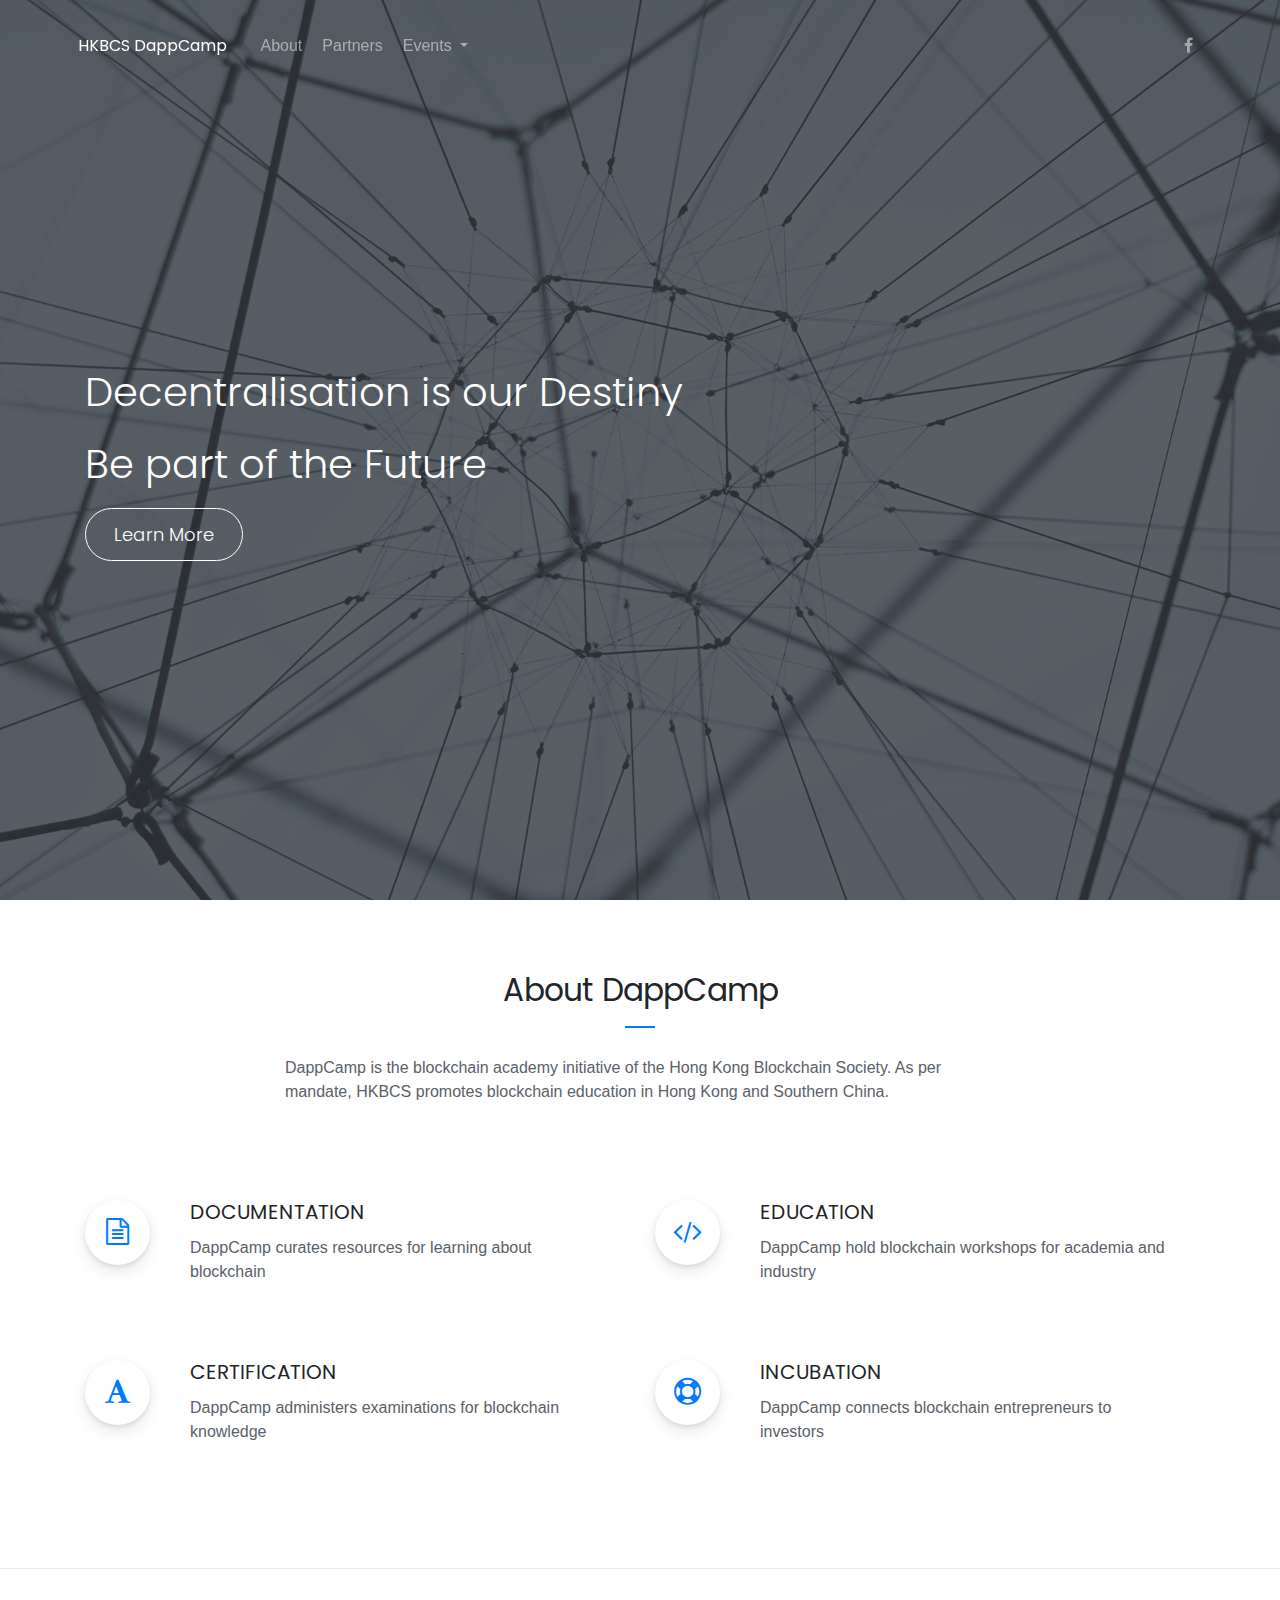
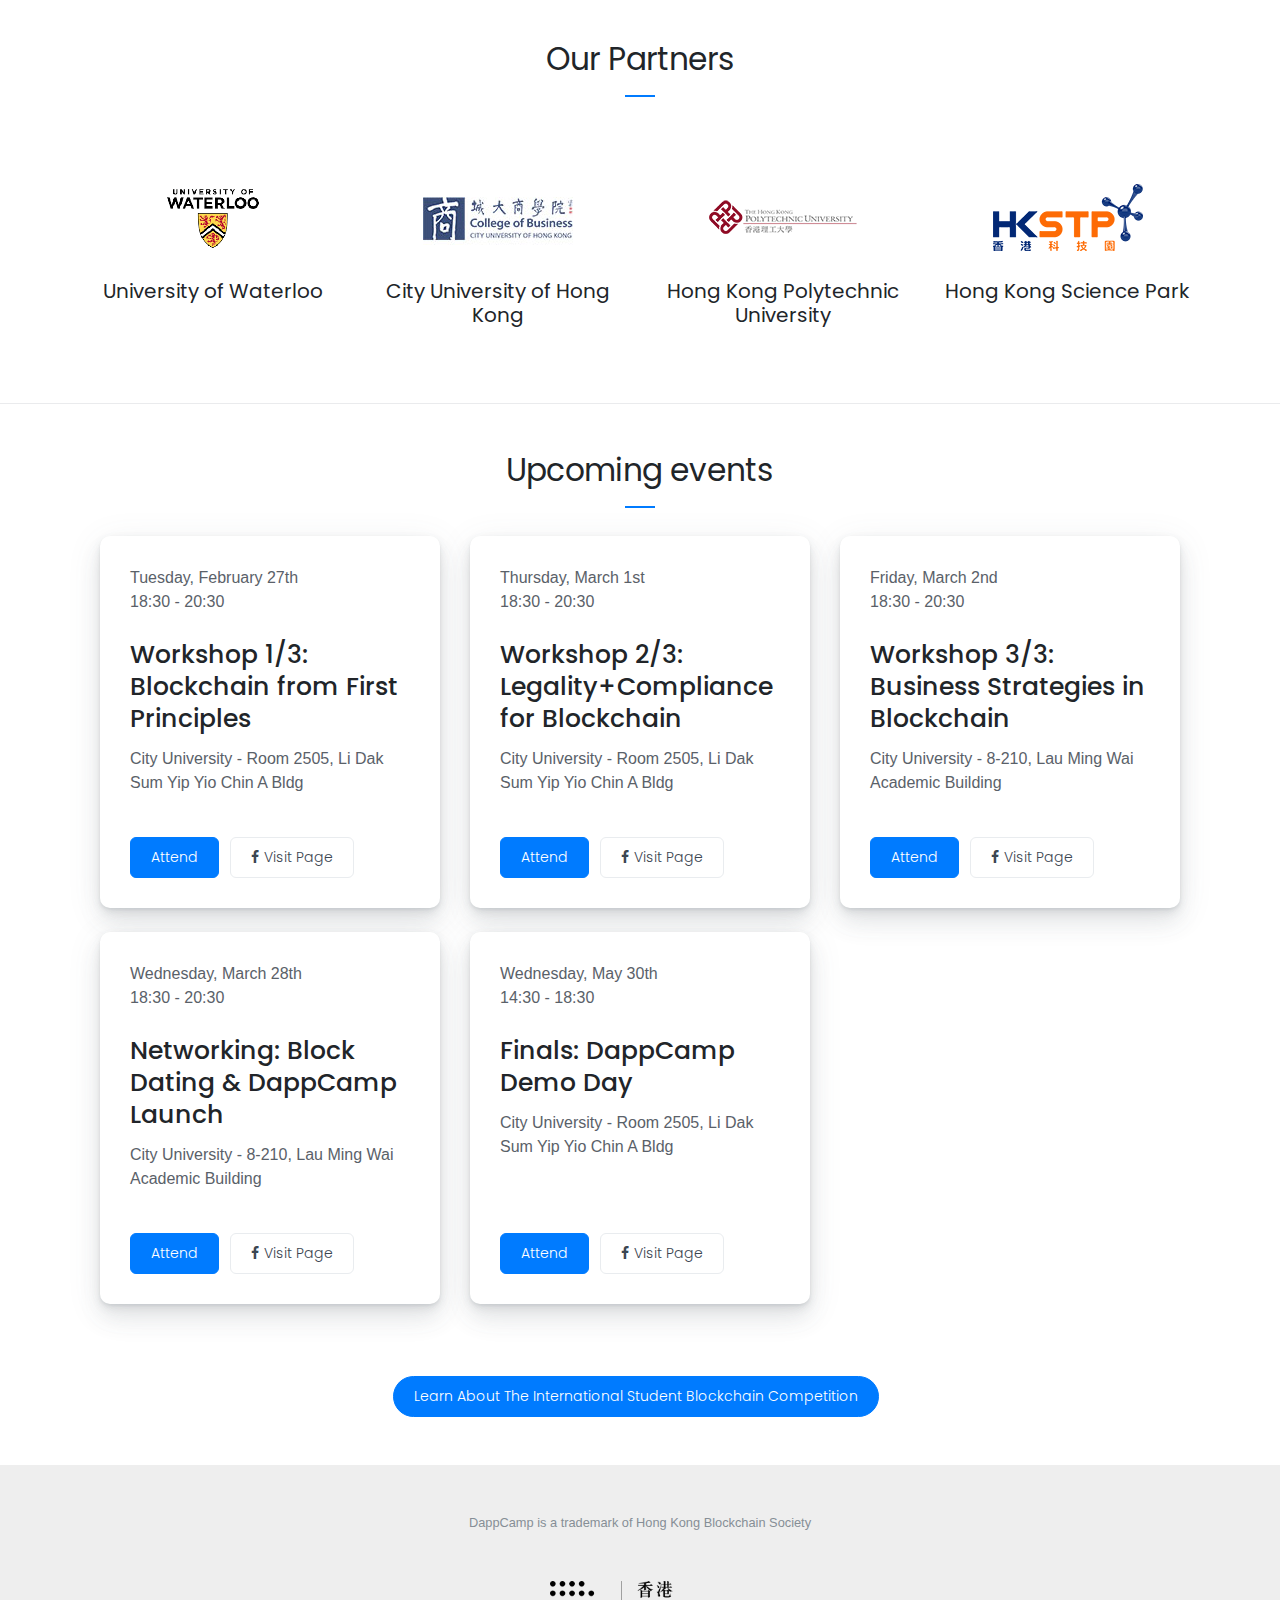
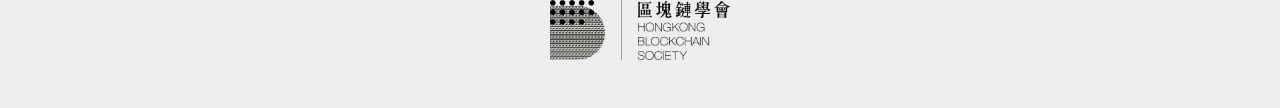
==== commit 918a5cad: "web maintain, min fixed" ====
--- a/staging/index.html
+++ b/staging/index.html
@@ -56,9 +56,7 @@
       </button>
       <div class="collapse navbar-collapse" id="navbarNavDropdown">
         <ul class="navbar-nav">
-          <li class="nav-item active">
-            <a class="nav-link" href="">Home</a>
-          </li>
+
           <li class="nav-item">
             <a class="nav-link" href="#about">About</a>
           </li>
